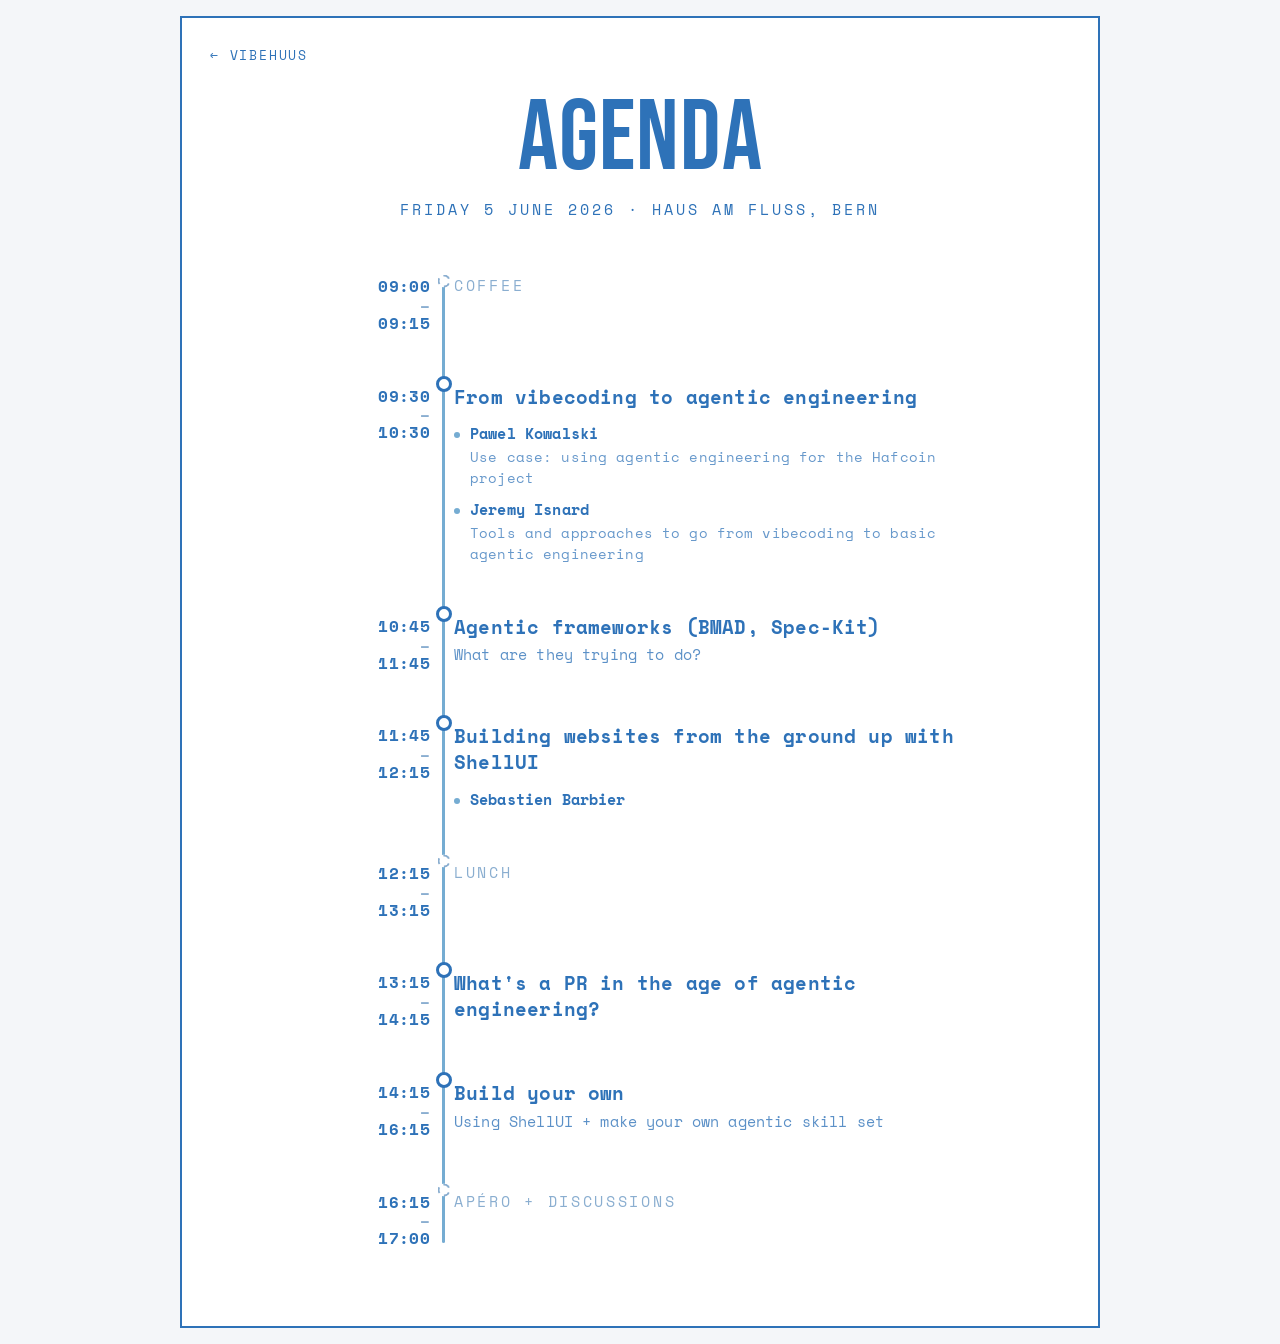
==== 20260605/agenda/index.html @ 840b3a7f "add agenda" ====
<!doctype html>
<html lang="en">
  <head>
    <meta charset="UTF-8" />
    <meta name="viewport" content="width=device-width, initial-scale=1.0" />
    <title>Vibehuus — Agenda · 5 June 2026</title>
    <link rel="icon" type="image/svg+xml" href="../../favicon.svg" />
    <link rel="stylesheet" href="agenda.css?v=1" />
  </head>
  <body>
    <div class="poster">
      <header class="agenda-head">
        <a class="home-link" href="../../">← Vibehuus</a>
        <div class="title">Agenda</div>
        <div class="subtitle">
          Friday 5 June 2026 · Haus am Fluss, Bern
        </div>
      </header>

      <ol class="timeline">
        <!-- 9:00–9:15 -->
        <li class="stop break">
          <div class="dot"></div>
          <div class="when">09:00<span class="sep">–</span>09:15</div>
          <div class="what">
            <div class="title-line">Coffee</div>
          </div>
        </li>

        <!-- 9:30–10:30 -->
        <li class="stop">
          <div class="dot"></div>
          <div class="when">09:30<span class="sep">–</span>10:30</div>
          <div class="what">
            <div class="title-line">From vibecoding to agentic engineering</div>
            <ul class="speakers">
              <li>
                <span class="speaker">Pawel Kowalski</span>
                <span class="speaker-topic">Use case: using agentic engineering for the Hafcoin project</span>
              </li>
              <li>
                <span class="speaker">Jeremy Isnard</span>
                <span class="speaker-topic">Tools and approaches to go from vibecoding to basic agentic engineering</span>
              </li>
            </ul>
          </div>
        </li>

        <!-- 10:45–11:45 -->
        <li class="stop">
          <div class="dot"></div>
          <div class="when">10:45<span class="sep">–</span>11:45</div>
          <div class="what">
            <div class="title-line">Agentic frameworks (BMAD, Spec-Kit)</div>
            <div class="subline">What are they trying to do?</div>
          </div>
        </li>

        <!-- 11:45–12:15 -->
        <li class="stop">
          <div class="dot"></div>
          <div class="when">11:45<span class="sep">–</span>12:15</div>
          <div class="what">
            <div class="title-line">Building websites from the ground up with ShellUI</div>
            <ul class="speakers">
              <li>
                <span class="speaker">Sebastien Barbier</span>
              </li>
            </ul>
          </div>
        </li>

        <!-- 12:15–13:15 lunch gap -->
        <li class="stop break">
          <div class="dot"></div>
          <div class="when">12:15<span class="sep">–</span>13:15</div>
          <div class="what">
            <div class="title-line">Lunch</div>
          </div>
        </li>

        <!-- 13:15–14:15 -->
        <li class="stop">
          <div class="dot"></div>
          <div class="when">13:15<span class="sep">–</span>14:15</div>
          <div class="what">
            <div class="title-line">What's a PR in the age of agentic engineering?</div>
          </div>
        </li>

        <!-- 14:15–16:15 -->
        <li class="stop">
          <div class="dot"></div>
          <div class="when">14:15<span class="sep">–</span>16:15</div>
          <div class="what">
            <div class="title-line">Build your own</div>
            <div class="subline">Using ShellUI + make your own agentic skill set</div>
          </div>
        </li>

        <!-- 16:15–17:00 -->
        <li class="stop break">
          <div class="dot"></div>
          <div class="when">16:15<span class="sep">–</span>17:00</div>
          <div class="what">
            <div class="title-line">Apéro + discussions</div>
          </div>
        </li>
      </ol>
    </div>
  </body>
</html>
---- 20260605/agenda/agenda.css ----
@import url("https://fonts.googleapis.com/css2?family=Bebas+Neue&family=Space+Mono:wght@400;700&display=swap");

* {
  margin: 0;
  padding: 0;
  box-sizing: border-box;
}

:root {
  --blue: #2e72b8;
  --blue-deep: #1f5a99;
  --blue-dim: #8aaed0;
  --river: #75acd2;
  --bg: #ffffff;
  --page: #f4f6f9;
}

html {
  background: var(--page);
}

body {
  background: var(--page);
  font-family: "Space Mono", ui-monospace, monospace;
  color: var(--blue);
  min-height: 100vh;
  padding: 16px;
  display: flex;
  flex-direction: column;
  align-items: center;
}

/* ── POSTER ── */
.poster {
  width: 100%;
  max-width: 920px;
  background: var(--bg);
  border: 2px solid var(--blue);
  position: relative;
  padding: clamp(28px, 5vw, 64px) clamp(20px, 5vw, 72px) clamp(40px, 6vw, 80px);
}

/* ── HEADER ── */
.agenda-head {
  text-align: center;
  margin-bottom: clamp(28px, 5vw, 52px);
}

.home-link {
  position: absolute;
  top: clamp(16px, 2.5vw, 28px);
  left: clamp(16px, 2.5vw, 28px);
  font-size: clamp(11px, 1vw, 13px);
  letter-spacing: 0.14em;
  text-transform: uppercase;
  color: var(--blue);
  text-decoration: none;
  border-bottom: 1px solid transparent;
  transition: border-color 0.15s ease, opacity 0.15s ease;
}
.home-link:hover {
  border-bottom-color: var(--blue);
  opacity: 0.7;
}

.title {
  font-family: "Bebas Neue", Impact, sans-serif;
  font-weight: 400;
  font-size: clamp(52px, 10vw, 100px);
  letter-spacing: 0.01em;
  line-height: 0.9;
  margin-top: clamp(12px, 2vw, 8px);
}

.subtitle {
  font-size: clamp(11px, 1.4vw, 15px);
  letter-spacing: 0.2em;
  text-transform: uppercase;
  margin-top: clamp(8px, 1.2vw, 14px);
  color: var(--blue);
}

/* ── TIMELINE (the river spine) ── */
.timeline {
  list-style: none;
  position: relative;
  max-width: 660px;
  margin: 0 auto;
  /* River spine runs down the left of the time column */
  padding-left: 0;
}

/* The flowing river line */
.timeline::before {
  content: "";
  position: absolute;
  top: 6px;
  bottom: 6px;
  left: var(--spine-x, 132px);
  width: 3px;
  border-radius: 2px;
  background: linear-gradient(
    180deg,
    var(--river) 0%,
    var(--river) 45%,
    var(--blue-dim) 50%,
    var(--river) 55%,
    var(--river) 100%
  );
  background-size: 100% 220%;
  animation: flow 7s linear infinite;
}

@keyframes flow {
  from {
    background-position: 0 0;
  }
  to {
    background-position: 0 -220%;
  }
}

@media (prefers-reduced-motion: reduce) {
  .timeline::before {
    animation: none;
    background: var(--river);
  }
}

/* ── STOP ── */
.stop {
  position: relative;
  display: grid;
  grid-template-columns: 120px 1fr;
  gap: 24px;
  padding: clamp(16px, 2.4vw, 24px) 0;
}
.stop:first-child {
  padding-top: 0;
}
.stop:last-child {
  padding-bottom: 0;
}

/* Dot anchored on the spine, aligned to the time row */
.dot {
  position: absolute;
  left: calc(var(--spine-x, 132px) + 1.5px);
  top: clamp(18px, 2.6vw, 26px);
  width: 16px;
  height: 16px;
  background: var(--bg);
  border: 3px solid var(--blue);
  border-radius: 50%;
  transform: translate(-50%, -50%);
  z-index: 2;
}
.stop:first-child .dot {
  top: 9px;
}

/* Breaks (coffee / lunch / apéro) — lighter, guide-style hollow dot */
.break .dot {
  border-color: var(--blue-dim);
  border-style: dashed;
  width: 13px;
  height: 13px;
  border-width: 2px;
}

/* ── TIME ── */
.when {
  font-weight: 700;
  font-size: clamp(13px, 1.4vw, 16px);
  letter-spacing: 0.02em;
  line-height: 1.3;
  color: var(--blue);
  text-align: right;
  white-space: nowrap;
  padding-top: clamp(2px, 0.6vw, 4px);
}
.when .sep {
  display: block;
  color: var(--blue-dim);
  line-height: 1;
}

/* ── CONTENT ── */
.what {
  padding-top: clamp(1px, 0.4vw, 3px);
}

.title-line {
  font-weight: 700;
  font-size: clamp(15px, 1.7vw, 19px);
  letter-spacing: 0.01em;
  line-height: 1.35;
  color: var(--blue);
}

.break .title-line {
  font-weight: 400;
  text-transform: uppercase;
  letter-spacing: 0.18em;
  font-size: clamp(12px, 1.4vw, 15px);
  color: var(--blue-dim);
}

.subline {
  font-size: clamp(12px, 1.4vw, 15px);
  letter-spacing: 0.01em;
  line-height: 1.45;
  color: var(--blue);
  opacity: 0.78;
  margin-top: 4px;
}

/* Speakers */
.speakers {
  list-style: none;
  margin-top: 12px;
  display: flex;
  flex-direction: column;
  gap: 10px;
}
.speakers li {
  position: relative;
  padding-left: 16px;
  line-height: 1.45;
}
.speakers li::before {
  content: "";
  position: absolute;
  left: 0;
  top: 0.62em;
  width: 6px;
  height: 6px;
  background: var(--river);
  border-radius: 50%;
}
.speaker {
  font-weight: 700;
  font-size: clamp(12px, 1.4vw, 15px);
  letter-spacing: 0.01em;
  color: var(--blue);
}
.speaker-topic {
  display: block;
  font-size: clamp(11px, 1.3vw, 14px);
  letter-spacing: 0.01em;
  color: var(--blue);
  opacity: 0.72;
  margin-top: 2px;
}

/* ── MOBILE ── */
@media (max-width: 600px) {
  body {
    padding: 10px;
  }
  .timeline {
    --spine-x: 18px;
  }
  .stop {
    grid-template-columns: 1fr;
    gap: 4px;
    padding-left: 38px;
  }
  .dot {
    top: 6px;
  }
  .stop:first-child .dot {
    top: 6px;
  }
  .when {
    text-align: left;
    font-size: 13px;
  }
  .when .sep {
    display: inline;
    color: var(--blue-dim);
  }
  .title-line {
    font-size: 16px;
  }
}
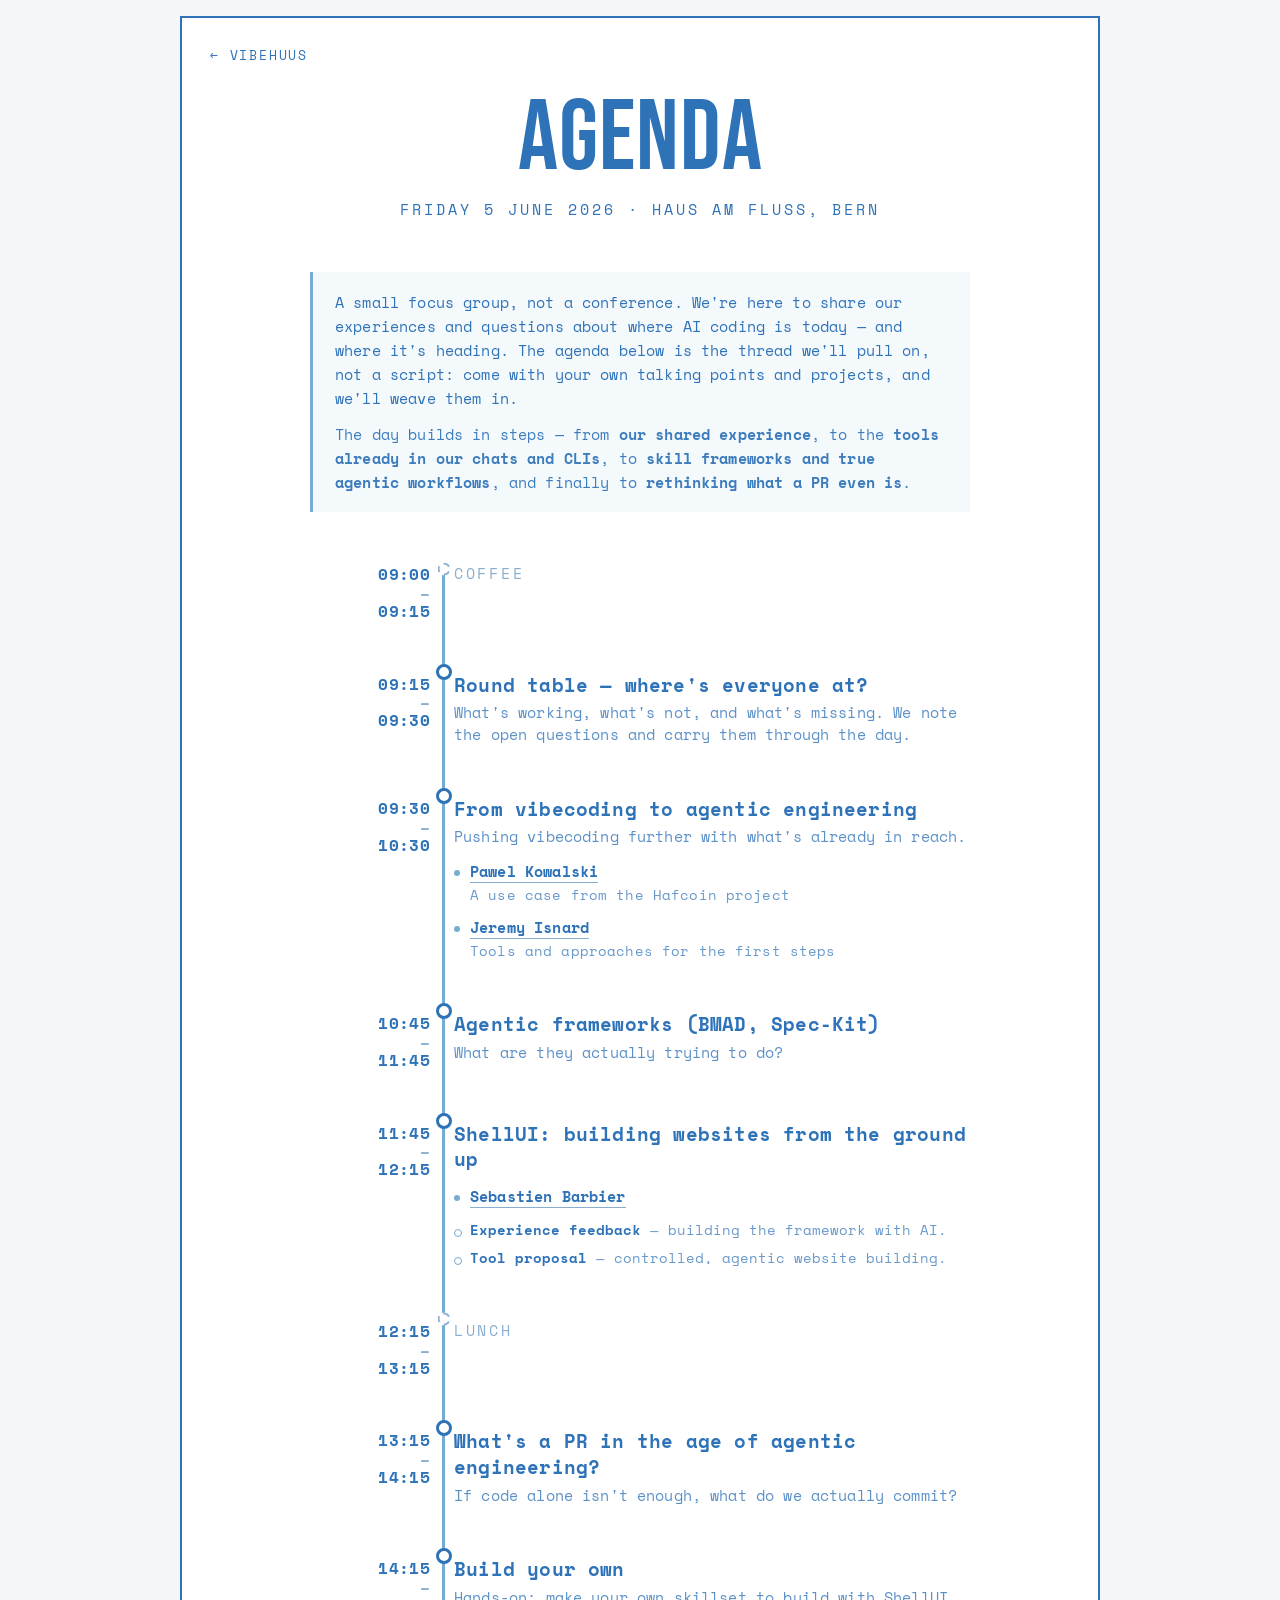
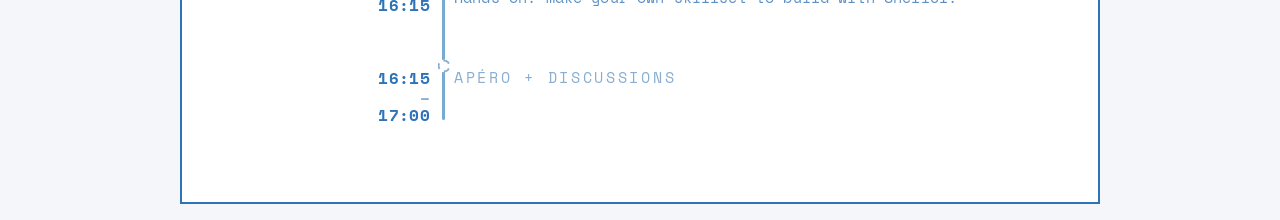
==== commit 90d1226a: "Add focus-group framing and refine the 5 June agenda page Reshape /20260605/agenda to read as a smal" ====
--- a/20260605/agenda/index.html
+++ b/20260605/agenda/index.html
@@ -17,6 +17,22 @@
         </div>
       </header>
 
+      <section class="disclaimer">
+        <p>
+          A small focus group, not a conference. We're here to share our
+          experiences and questions about where AI coding is today — and where
+          it's heading. The agenda below is the thread we'll pull on, not a
+          script: come with your own talking points and projects, and we'll
+          weave them in.
+        </p>
+        <p class="arc">
+          The day builds in steps — from <strong>our shared experience</strong>,
+          to the <strong>tools already in our chats and CLIs</strong>, to
+          <strong>skill frameworks and true agentic workflows</strong>, and
+          finally to <strong>rethinking what a PR even is</strong>.
+        </p>
+      </section>
+
       <ol class="timeline">
         <!-- 9:00–9:15 -->
         <li class="stop break">
@@ -27,20 +43,36 @@
           </div>
         </li>
 
+        <!-- 9:15–9:30 -->
+        <li class="stop">
+          <div class="dot"></div>
+          <div class="when">09:15<span class="sep">–</span>09:30</div>
+          <div class="what">
+            <div class="title-line">Round table — where's everyone at?</div>
+            <div class="subline">
+              What's working, what's not, and what's missing. We note the open
+              questions and carry them through the day.
+            </div>
+          </div>
+        </li>
+
         <!-- 9:30–10:30 -->
         <li class="stop">
           <div class="dot"></div>
           <div class="when">09:30<span class="sep">–</span>10:30</div>
           <div class="what">
             <div class="title-line">From vibecoding to agentic engineering</div>
+            <div class="subline">
+              Pushing vibecoding further with what's already in reach.
+            </div>
             <ul class="speakers">
               <li>
-                <span class="speaker">Pawel Kowalski</span>
-                <span class="speaker-topic">Use case: using agentic engineering for the Hafcoin project</span>
+                <span class="speaker"><a href="https://www.linkedin.com/in/paweloque/" target="_blank" rel="noopener">Pawel Kowalski</a></span>
+                <span class="speaker-topic">A use case from the Hafcoin project</span>
               </li>
               <li>
-                <span class="speaker">Jeremy Isnard</span>
-                <span class="speaker-topic">Tools and approaches to go from vibecoding to basic agentic engineering</span>
+                <span class="speaker"><a href="https://www.linkedin.com/in/isnardjeremy/" target="_blank" rel="noopener">Jeremy Isnard</a></span>
+                <span class="speaker-topic">Tools and approaches for the first steps</span>
               </li>
             </ul>
           </div>
@@ -52,7 +84,7 @@
           <div class="when">10:45<span class="sep">–</span>11:45</div>
           <div class="what">
             <div class="title-line">Agentic frameworks (BMAD, Spec-Kit)</div>
-            <div class="subline">What are they trying to do?</div>
+            <div class="subline">What are they actually trying to do?</div>
           </div>
         </li>
 
@@ -61,10 +93,20 @@
           <div class="dot"></div>
           <div class="when">11:45<span class="sep">–</span>12:15</div>
           <div class="what">
-            <div class="title-line">Building websites from the ground up with ShellUI</div>
+            <div class="title-line">ShellUI: building websites from the ground up</div>
             <ul class="speakers">
               <li>
-                <span class="speaker">Sebastien Barbier</span>
+                <span class="speaker"><a href="https://www.linkedin.com/in/sebbarbier/" target="_blank" rel="noopener">Sebastien Barbier</a></span>
+              </li>
+            </ul>
+            <ul class="points">
+              <li>
+                <span class="point-lead">Experience feedback</span>
+                <span class="point-body">— building the framework with AI.</span>
+              </li>
+              <li>
+                <span class="point-lead">Tool proposal</span>
+                <span class="point-body">— controlled, agentic website building.</span>
               </li>
             </ul>
           </div>
@@ -85,6 +127,7 @@
           <div class="when">13:15<span class="sep">–</span>14:15</div>
           <div class="what">
             <div class="title-line">What's a PR in the age of agentic engineering?</div>
+            <div class="subline">If code alone isn't enough, what do we actually commit?</div>
           </div>
         </li>
 
@@ -94,7 +137,7 @@
           <div class="when">14:15<span class="sep">–</span>16:15</div>
           <div class="what">
             <div class="title-line">Build your own</div>
-            <div class="subline">Using ShellUI + make your own agentic skill set</div>
+            <div class="subline">Hands-on: make your own skillset to build with ShellUI.</div>
           </div>
         </li>
 
--- a/20260605/agenda/agenda.css
+++ b/20260605/agenda/agenda.css
@@ -78,6 +78,31 @@
   text-transform: uppercase;
   margin-top: clamp(8px, 1.2vw, 14px);
   color: var(--blue);
+}
+
+/* ── DISCLAIMER ── */
+.disclaimer {
+  max-width: 660px;
+  margin: 0 auto clamp(28px, 5vw, 48px);
+  border-left: 3px solid var(--river);
+  padding: clamp(14px, 2vw, 18px) clamp(16px, 2.4vw, 22px);
+  background: rgba(117, 172, 210, 0.08);
+}
+.disclaimer p {
+  font-size: clamp(12px, 1.4vw, 15px);
+  line-height: 1.6;
+  letter-spacing: 0.01em;
+  color: var(--blue);
+}
+.disclaimer p + p {
+  margin-top: 12px;
+}
+.disclaimer .arc {
+  color: var(--blue);
+  opacity: 0.92;
+}
+.disclaimer strong {
+  font-weight: 700;
 }
 
 /* ── TIMELINE (the river spine) ── */
@@ -244,6 +269,16 @@
   letter-spacing: 0.01em;
   color: var(--blue);
 }
+.speaker a {
+  color: var(--blue);
+  text-decoration: none;
+  border-bottom: 1px solid var(--blue-dim);
+  transition: border-color 0.15s ease, opacity 0.15s ease;
+}
+.speaker a:hover {
+  border-bottom-color: var(--blue);
+  opacity: 0.7;
+}
 .speaker-topic {
   display: block;
   font-size: clamp(11px, 1.3vw, 14px);
@@ -251,6 +286,38 @@
   color: var(--blue);
   opacity: 0.72;
   margin-top: 2px;
+}
+
+/* Two-fold points (e.g. ShellUI: experience + tool) */
+.points {
+  list-style: none;
+  margin-top: 12px;
+  display: flex;
+  flex-direction: column;
+  gap: 8px;
+}
+.points li {
+  position: relative;
+  padding-left: 16px;
+  font-size: clamp(11px, 1.3vw, 14px);
+  line-height: 1.45;
+  color: var(--blue);
+}
+.points li::before {
+  content: "";
+  position: absolute;
+  left: 0;
+  top: 0.62em;
+  width: 6px;
+  height: 6px;
+  border: 1.5px solid var(--river);
+  border-radius: 50%;
+}
+.point-lead {
+  font-weight: 700;
+}
+.point-body {
+  opacity: 0.72;
 }
 
 /* ── MOBILE ── */
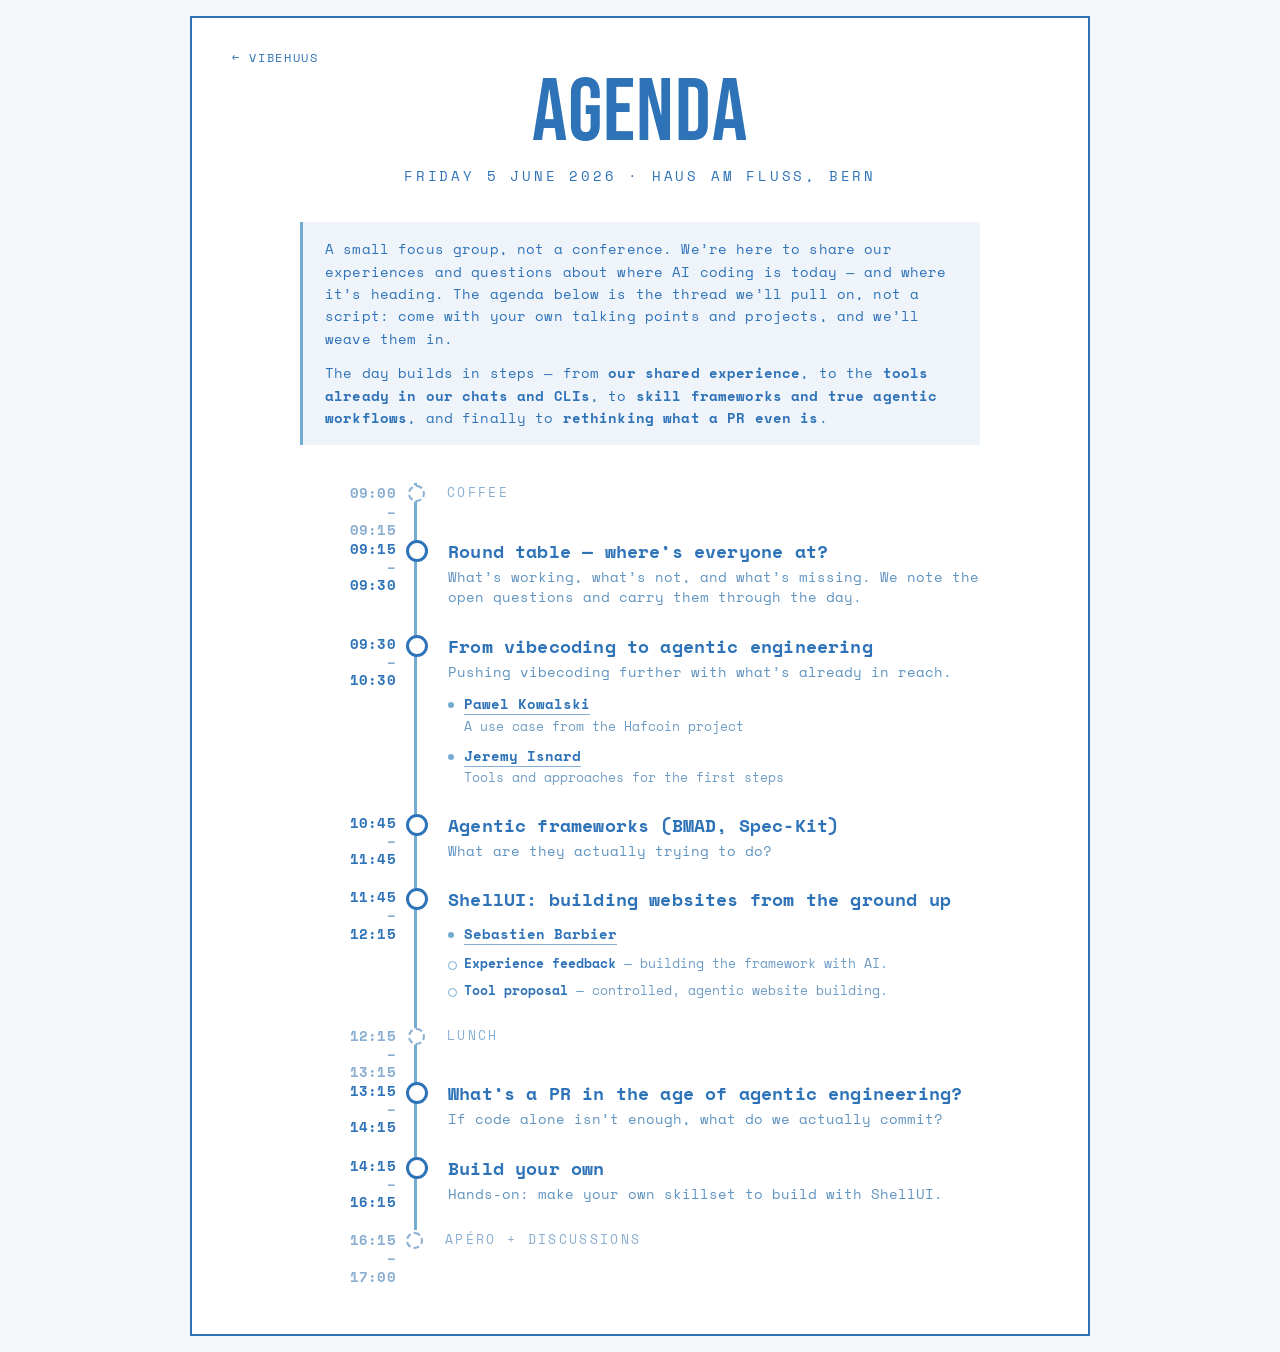
==== commit 53557a60: "Make the agenda page email-proof and add the agenda sender The agenda page doubles as the source for" ====
--- a/20260605/agenda/index.html
+++ b/20260605/agenda/index.html
@@ -3,153 +3,452 @@
   <head>
     <meta charset="UTF-8" />
     <meta name="viewport" content="width=device-width, initial-scale=1.0" />
+    <meta http-equiv="X-UA-Compatible" content="IE=edge" />
+    <meta name="color-scheme" content="light only" />
+    <meta name="supported-color-schemes" content="light" />
     <title>Vibehuus — Agenda · 5 June 2026</title>
     <link rel="icon" type="image/svg+xml" href="../../favicon.svg" />
-    <link rel="stylesheet" href="agenda.css?v=1" />
+    <link rel="preconnect" href="https://fonts.googleapis.com" />
+    <link rel="preconnect" href="https://fonts.gstatic.com" crossorigin />
+    <link
+      href="https://fonts.googleapis.com/css2?family=Bebas+Neue&family=Space+Mono:wght@400;700&display=swap"
+      rel="stylesheet"
+    />
+    <!--
+      This page is the SOURCE for the agenda email (fetched + inlined by
+      send-agenda.js). It is built email-bulletproof: table layout, inline
+      styles, real elements (no CSS grid, no ::before, no external CSS).
+
+      The river spine is a `border-left` on every content cell — a border
+      always spans the full cell height, and contiguous rows make one
+      unbroken line no matter how tall a row's content is (no fragile
+      height:100% tricks). Each dot straddles that border via a negative
+      margin; clients that ignore negative margins (e.g. Outlook desktop)
+      still get the continuous line, just with the dot a hair inboard.
+
+      The <style> block below is progressive enhancement ONLY — web font,
+      link hover, and the mobile breakpoint. Strip it and the inline styles
+      still render the full design.
+    -->
+    <style>
+      body {
+        margin: 0;
+        padding: 0;
+        background: #f4f6f9;
+      }
+      img {
+        border: 0;
+        outline: none;
+        text-decoration: none;
+      }
+      a:hover {
+        opacity: 0.75;
+      }
+      @media only screen and (max-width: 620px) {
+        .poster {
+          width: 100% !important;
+        }
+        .pad-x {
+          padding-left: 18px !important;
+          padding-right: 18px !important;
+        }
+        .title-img {
+          font-size: 64px !important;
+        }
+      }
+    </style>
   </head>
-  <body>
-    <div class="poster">
-      <header class="agenda-head">
-        <a class="home-link" href="../../">← Vibehuus</a>
-        <div class="title">Agenda</div>
-        <div class="subtitle">
-          Friday 5 June 2026 · Haus am Fluss, Bern
-        </div>
-      </header>
-
-      <section class="disclaimer">
-        <p>
-          A small focus group, not a conference. We're here to share our
-          experiences and questions about where AI coding is today — and where
-          it's heading. The agenda below is the thread we'll pull on, not a
-          script: come with your own talking points and projects, and we'll
-          weave them in.
-        </p>
-        <p class="arc">
-          The day builds in steps — from <strong>our shared experience</strong>,
-          to the <strong>tools already in our chats and CLIs</strong>, to
-          <strong>skill frameworks and true agentic workflows</strong>, and
-          finally to <strong>rethinking what a PR even is</strong>.
-        </p>
-      </section>
-
-      <ol class="timeline">
-        <!-- 9:00–9:15 -->
-        <li class="stop break">
-          <div class="dot"></div>
-          <div class="when">09:00<span class="sep">–</span>09:15</div>
-          <div class="what">
-            <div class="title-line">Coffee</div>
-          </div>
-        </li>
-
-        <!-- 9:15–9:30 -->
-        <li class="stop">
-          <div class="dot"></div>
-          <div class="when">09:15<span class="sep">–</span>09:30</div>
-          <div class="what">
-            <div class="title-line">Round table — where's everyone at?</div>
-            <div class="subline">
-              What's working, what's not, and what's missing. We note the open
-              questions and carry them through the day.
-            </div>
-          </div>
-        </li>
-
-        <!-- 9:30–10:30 -->
-        <li class="stop">
-          <div class="dot"></div>
-          <div class="when">09:30<span class="sep">–</span>10:30</div>
-          <div class="what">
-            <div class="title-line">From vibecoding to agentic engineering</div>
-            <div class="subline">
-              Pushing vibecoding further with what's already in reach.
-            </div>
-            <ul class="speakers">
-              <li>
-                <span class="speaker"><a href="https://www.linkedin.com/in/paweloque/" target="_blank" rel="noopener">Pawel Kowalski</a></span>
-                <span class="speaker-topic">A use case from the Hafcoin project</span>
-              </li>
-              <li>
-                <span class="speaker"><a href="https://www.linkedin.com/in/isnardjeremy/" target="_blank" rel="noopener">Jeremy Isnard</a></span>
-                <span class="speaker-topic">Tools and approaches for the first steps</span>
-              </li>
-            </ul>
-          </div>
-        </li>
-
-        <!-- 10:45–11:45 -->
-        <li class="stop">
-          <div class="dot"></div>
-          <div class="when">10:45<span class="sep">–</span>11:45</div>
-          <div class="what">
-            <div class="title-line">Agentic frameworks (BMAD, Spec-Kit)</div>
-            <div class="subline">What are they actually trying to do?</div>
-          </div>
-        </li>
-
-        <!-- 11:45–12:15 -->
-        <li class="stop">
-          <div class="dot"></div>
-          <div class="when">11:45<span class="sep">–</span>12:15</div>
-          <div class="what">
-            <div class="title-line">ShellUI: building websites from the ground up</div>
-            <ul class="speakers">
-              <li>
-                <span class="speaker"><a href="https://www.linkedin.com/in/sebbarbier/" target="_blank" rel="noopener">Sebastien Barbier</a></span>
-              </li>
-            </ul>
-            <ul class="points">
-              <li>
-                <span class="point-lead">Experience feedback</span>
-                <span class="point-body">— building the framework with AI.</span>
-              </li>
-              <li>
-                <span class="point-lead">Tool proposal</span>
-                <span class="point-body">— controlled, agentic website building.</span>
-              </li>
-            </ul>
-          </div>
-        </li>
-
-        <!-- 12:15–13:15 lunch gap -->
-        <li class="stop break">
-          <div class="dot"></div>
-          <div class="when">12:15<span class="sep">–</span>13:15</div>
-          <div class="what">
-            <div class="title-line">Lunch</div>
-          </div>
-        </li>
-
-        <!-- 13:15–14:15 -->
-        <li class="stop">
-          <div class="dot"></div>
-          <div class="when">13:15<span class="sep">–</span>14:15</div>
-          <div class="what">
-            <div class="title-line">What's a PR in the age of agentic engineering?</div>
-            <div class="subline">If code alone isn't enough, what do we actually commit?</div>
-          </div>
-        </li>
-
-        <!-- 14:15–16:15 -->
-        <li class="stop">
-          <div class="dot"></div>
-          <div class="when">14:15<span class="sep">–</span>16:15</div>
-          <div class="what">
-            <div class="title-line">Build your own</div>
-            <div class="subline">Hands-on: make your own skillset to build with ShellUI.</div>
-          </div>
-        </li>
-
-        <!-- 16:15–17:00 -->
-        <li class="stop break">
-          <div class="dot"></div>
-          <div class="when">16:15<span class="sep">–</span>17:00</div>
-          <div class="what">
-            <div class="title-line">Apéro + discussions</div>
-          </div>
-        </li>
-      </ol>
-    </div>
+  <body style="margin: 0; padding: 0; background: #f4f6f9; color: #2e72b8">
+    <table
+      role="presentation"
+      width="100%"
+      cellpadding="0"
+      cellspacing="0"
+      border="0"
+      style="background: #f4f6f9"
+    >
+      <tr>
+        <td align="center" style="padding: 16px">
+          <!-- POSTER -->
+          <table
+            role="presentation"
+            class="poster"
+            width="900"
+            cellpadding="0"
+            cellspacing="0"
+            border="0"
+            style="
+              width: 900px;
+              max-width: 900px;
+              background: #ffffff;
+              border: 2px solid #2e72b8;
+            "
+          >
+            <!-- Home link -->
+            <tr>
+              <td
+                class="pad-x"
+                style="
+                  padding: 26px 40px 0 40px;
+                  font-family: 'Space Mono', ui-monospace, monospace;
+                "
+              >
+                <a
+                  href="../../"
+                  style="
+                    font-size: 12px;
+                    letter-spacing: 0.14em;
+                    text-transform: uppercase;
+                    color: #2e72b8;
+                    text-decoration: none;
+                  "
+                  >&larr; Vibehuus</a
+                >
+              </td>
+            </tr>
+
+            <!-- Title -->
+            <tr>
+              <td align="center" class="pad-x" style="padding: 6px 40px 0 40px">
+                <div
+                  class="title-img"
+                  style="
+                    font-family: 'Bebas Neue', Impact, sans-serif;
+                    font-size: 88px;
+                    line-height: 0.9;
+                    letter-spacing: 0.01em;
+                    color: #2e72b8;
+                  "
+                >
+                  Agenda
+                </div>
+              </td>
+            </tr>
+
+            <!-- Subtitle -->
+            <tr>
+              <td align="center" class="pad-x" style="padding: 12px 40px 0 40px">
+                <div
+                  style="
+                    font-family: 'Space Mono', ui-monospace, monospace;
+                    font-size: 14px;
+                    letter-spacing: 0.2em;
+                    text-transform: uppercase;
+                    color: #2e72b8;
+                    line-height: 1.5;
+                  "
+                >
+                  Friday 5 June 2026 &middot; Haus am Fluss, Bern
+                </div>
+              </td>
+            </tr>
+
+            <!-- Disclaimer -->
+            <tr>
+              <td class="pad-x" style="padding: 36px 40px 8px 40px">
+                <table
+                  role="presentation"
+                  align="center"
+                  width="680"
+                  cellpadding="0"
+                  cellspacing="0"
+                  border="0"
+                  style="width: 680px; max-width: 100%"
+                >
+                  <tr>
+                    <td
+                      style="
+                        background: #eef4fa;
+                        border-left: 3px solid #75acd2;
+                        padding: 16px 22px;
+                        font-family: 'Space Mono', ui-monospace, monospace;
+                      "
+                    >
+                      <div
+                        style="
+                          font-size: 14px;
+                          line-height: 1.6;
+                          letter-spacing: 0.01em;
+                          color: #2e72b8;
+                        "
+                      >
+                        A small focus group, not a conference. We&rsquo;re here
+                        to share our experiences and questions about where AI
+                        coding is today &mdash; and where it&rsquo;s heading. The
+                        agenda below is the thread we&rsquo;ll pull on, not a
+                        script: come with your own talking points and projects,
+                        and we&rsquo;ll weave them in.
+                      </div>
+                      <div
+                        style="
+                          font-size: 14px;
+                          line-height: 1.6;
+                          letter-spacing: 0.01em;
+                          color: #2e72b8;
+                          margin-top: 12px;
+                        "
+                      >
+                        The day builds in steps &mdash; from
+                        <strong>our shared experience</strong>, to the
+                        <strong>tools already in our chats and CLIs</strong>, to
+                        <strong>skill frameworks and true agentic workflows</strong>,
+                        and finally to
+                        <strong>rethinking what a PR even is</strong>.
+                      </div>
+                    </td>
+                  </tr>
+                </table>
+              </td>
+            </tr>
+
+            <!-- ── TIMELINE ── -->
+            <tr>
+              <td class="pad-x" style="padding: 30px 40px 48px 40px">
+                <table
+                  role="presentation"
+                  align="center"
+                  width="680"
+                  cellpadding="0"
+                  cellspacing="0"
+                  border="0"
+                  style="
+                    width: 680px;
+                    max-width: 100%;
+                    font-family: 'Space Mono', ui-monospace, monospace;
+                  "
+                >
+                  <!-- 09:00–09:15 Coffee (break) -->
+                  <tr>
+                    <td width="96" valign="top" align="right" style="width: 96px; padding: 1px 18px 0 0">
+                      <div style="font-size: 14px; font-weight: 700; letter-spacing: 0.02em; line-height: 1.3; color: #8aaed0">09:00<br /><span style="color: #8aaed0">&ndash;</span><br />09:15</div>
+                    </td>
+                    <td valign="top" style="border-left: 3px solid #75acd2; padding: 0 0 26px 0">
+                      <table role="presentation" width="100%" cellpadding="0" cellspacing="0" border="0">
+                        <tr>
+                          <td width="1" valign="top" style="width: 1px; padding: 0; font-size: 0; line-height: 0">
+                            <div style="width: 13px; height: 13px; background: #ffffff; border: 2px dashed #8aaed0; border-radius: 50%; margin: 2px 0 0 -9px; font-size: 0; line-height: 0">&nbsp;</div>
+                          </td>
+                          <td valign="top" style="padding: 0 0 0 22px">
+                            <div style="font-size: 13px; font-weight: 400; text-transform: uppercase; letter-spacing: 0.18em; line-height: 1.4; color: #8aaed0">Coffee</div>
+                          </td>
+                        </tr>
+                      </table>
+                    </td>
+                  </tr>
+
+                  <!-- 09:15–09:30 Round table -->
+                  <tr>
+                    <td width="96" valign="top" align="right" style="width: 96px; padding: 1px 18px 0 0">
+                      <div style="font-size: 14px; font-weight: 700; letter-spacing: 0.02em; line-height: 1.3; color: #2e72b8">09:15<br /><span style="color: #8aaed0">&ndash;</span><br />09:30</div>
+                    </td>
+                    <td valign="top" style="border-left: 3px solid #75acd2; padding: 0 0 26px 0">
+                      <table role="presentation" width="100%" cellpadding="0" cellspacing="0" border="0">
+                        <tr>
+                          <td width="1" valign="top" style="width: 1px; padding: 0; font-size: 0; line-height: 0">
+                            <div style="width: 16px; height: 16px; background: #ffffff; border: 3px solid #2e72b8; border-radius: 50%; margin: 1px 0 0 -11px; font-size: 0; line-height: 0">&nbsp;</div>
+                          </td>
+                          <td valign="top" style="padding: 0 0 0 20px">
+                            <div style="font-size: 18px; font-weight: 700; letter-spacing: 0.01em; line-height: 1.35; color: #2e72b8">Round table &mdash; where&rsquo;s everyone at?</div>
+                            <div style="font-size: 14px; line-height: 1.45; color: #5f93c0; margin-top: 4px">What&rsquo;s working, what&rsquo;s not, and what&rsquo;s missing. We note the open questions and carry them through the day.</div>
+                          </td>
+                        </tr>
+                      </table>
+                    </td>
+                  </tr>
+
+                  <!-- 09:30–10:30 From vibecoding to agentic engineering -->
+                  <tr>
+                    <td width="96" valign="top" align="right" style="width: 96px; padding: 1px 18px 0 0">
+                      <div style="font-size: 14px; font-weight: 700; letter-spacing: 0.02em; line-height: 1.3; color: #2e72b8">09:30<br /><span style="color: #8aaed0">&ndash;</span><br />10:30</div>
+                    </td>
+                    <td valign="top" style="border-left: 3px solid #75acd2; padding: 0 0 26px 0">
+                      <table role="presentation" width="100%" cellpadding="0" cellspacing="0" border="0">
+                        <tr>
+                          <td width="1" valign="top" style="width: 1px; padding: 0; font-size: 0; line-height: 0">
+                            <div style="width: 16px; height: 16px; background: #ffffff; border: 3px solid #2e72b8; border-radius: 50%; margin: 1px 0 0 -11px; font-size: 0; line-height: 0">&nbsp;</div>
+                          </td>
+                          <td valign="top" style="padding: 0 0 0 20px">
+                            <div style="font-size: 18px; font-weight: 700; letter-spacing: 0.01em; line-height: 1.35; color: #2e72b8">From vibecoding to agentic engineering</div>
+                            <div style="font-size: 14px; line-height: 1.45; color: #5f93c0; margin-top: 4px">Pushing vibecoding further with what&rsquo;s already in reach.</div>
+                            <!-- speakers -->
+                            <table role="presentation" cellpadding="0" cellspacing="0" border="0" style="margin-top: 12px">
+                              <tr>
+                                <td width="16" valign="top" style="width: 16px; padding: 0">
+                                  <div style="width: 6px; height: 6px; background: #75acd2; border-radius: 50%; margin-top: 8px; font-size: 0; line-height: 0">&nbsp;</div>
+                                </td>
+                                <td valign="top" style="padding: 0 0 10px 0">
+                                  <div style="font-size: 14px; font-weight: 700; line-height: 1.45; color: #2e72b8"><a href="https://www.linkedin.com/in/paweloque/" target="_blank" style="color: #2e72b8; text-decoration: none; border-bottom: 1px solid #8aaed0">Pawel Kowalski</a></div>
+                                  <div style="font-size: 13px; line-height: 1.45; color: #6f9cc4; margin-top: 2px">A use case from the Hafcoin project</div>
+                                </td>
+                              </tr>
+                              <tr>
+                                <td width="16" valign="top" style="width: 16px; padding: 0">
+                                  <div style="width: 6px; height: 6px; background: #75acd2; border-radius: 50%; margin-top: 8px; font-size: 0; line-height: 0">&nbsp;</div>
+                                </td>
+                                <td valign="top" style="padding: 0">
+                                  <div style="font-size: 14px; font-weight: 700; line-height: 1.45; color: #2e72b8"><a href="https://www.linkedin.com/in/isnardjeremy/" target="_blank" style="color: #2e72b8; text-decoration: none; border-bottom: 1px solid #8aaed0">Jeremy Isnard</a></div>
+                                  <div style="font-size: 13px; line-height: 1.45; color: #6f9cc4; margin-top: 2px">Tools and approaches for the first steps</div>
+                                </td>
+                              </tr>
+                            </table>
+                          </td>
+                        </tr>
+                      </table>
+                    </td>
+                  </tr>
+
+                  <!-- 10:45–11:45 Agentic frameworks -->
+                  <tr>
+                    <td width="96" valign="top" align="right" style="width: 96px; padding: 1px 18px 0 0">
+                      <div style="font-size: 14px; font-weight: 700; letter-spacing: 0.02em; line-height: 1.3; color: #2e72b8">10:45<br /><span style="color: #8aaed0">&ndash;</span><br />11:45</div>
+                    </td>
+                    <td valign="top" style="border-left: 3px solid #75acd2; padding: 0 0 26px 0">
+                      <table role="presentation" width="100%" cellpadding="0" cellspacing="0" border="0">
+                        <tr>
+                          <td width="1" valign="top" style="width: 1px; padding: 0; font-size: 0; line-height: 0">
+                            <div style="width: 16px; height: 16px; background: #ffffff; border: 3px solid #2e72b8; border-radius: 50%; margin: 1px 0 0 -11px; font-size: 0; line-height: 0">&nbsp;</div>
+                          </td>
+                          <td valign="top" style="padding: 0 0 0 20px">
+                            <div style="font-size: 18px; font-weight: 700; letter-spacing: 0.01em; line-height: 1.35; color: #2e72b8">Agentic frameworks (BMAD, Spec-Kit)</div>
+                            <div style="font-size: 14px; line-height: 1.45; color: #5f93c0; margin-top: 4px">What are they actually trying to do?</div>
+                          </td>
+                        </tr>
+                      </table>
+                    </td>
+                  </tr>
+
+                  <!-- 11:45–12:15 ShellUI -->
+                  <tr>
+                    <td width="96" valign="top" align="right" style="width: 96px; padding: 1px 18px 0 0">
+                      <div style="font-size: 14px; font-weight: 700; letter-spacing: 0.02em; line-height: 1.3; color: #2e72b8">11:45<br /><span style="color: #8aaed0">&ndash;</span><br />12:15</div>
+                    </td>
+                    <td valign="top" style="border-left: 3px solid #75acd2; padding: 0 0 26px 0">
+                      <table role="presentation" width="100%" cellpadding="0" cellspacing="0" border="0">
+                        <tr>
+                          <td width="1" valign="top" style="width: 1px; padding: 0; font-size: 0; line-height: 0">
+                            <div style="width: 16px; height: 16px; background: #ffffff; border: 3px solid #2e72b8; border-radius: 50%; margin: 1px 0 0 -11px; font-size: 0; line-height: 0">&nbsp;</div>
+                          </td>
+                          <td valign="top" style="padding: 0 0 0 20px">
+                            <div style="font-size: 18px; font-weight: 700; letter-spacing: 0.01em; line-height: 1.35; color: #2e72b8">ShellUI: building websites from the ground up</div>
+                            <!-- speaker -->
+                            <table role="presentation" cellpadding="0" cellspacing="0" border="0" style="margin-top: 12px">
+                              <tr>
+                                <td width="16" valign="top" style="width: 16px; padding: 0">
+                                  <div style="width: 6px; height: 6px; background: #75acd2; border-radius: 50%; margin-top: 8px; font-size: 0; line-height: 0">&nbsp;</div>
+                                </td>
+                                <td valign="top" style="padding: 0">
+                                  <div style="font-size: 14px; font-weight: 700; line-height: 1.45; color: #2e72b8"><a href="https://www.linkedin.com/in/sebbarbier/" target="_blank" style="color: #2e72b8; text-decoration: none; border-bottom: 1px solid #8aaed0">Sebastien Barbier</a></div>
+                                </td>
+                              </tr>
+                            </table>
+                            <!-- two-fold points -->
+                            <table role="presentation" cellpadding="0" cellspacing="0" border="0" style="margin-top: 10px">
+                              <tr>
+                                <td width="16" valign="top" style="width: 16px; padding: 0">
+                                  <div style="width: 7px; height: 7px; border: 1.5px solid #75acd2; border-radius: 50%; margin-top: 7px; font-size: 0; line-height: 0">&nbsp;</div>
+                                </td>
+                                <td valign="top" style="padding: 0 0 8px 0">
+                                  <div style="font-size: 13px; line-height: 1.45; color: #2e72b8"><span style="font-weight: 700">Experience feedback</span> <span style="color: #6f9cc4">&mdash; building the framework with AI.</span></div>
+                                </td>
+                              </tr>
+                              <tr>
+                                <td width="16" valign="top" style="width: 16px; padding: 0">
+                                  <div style="width: 7px; height: 7px; border: 1.5px solid #75acd2; border-radius: 50%; margin-top: 7px; font-size: 0; line-height: 0">&nbsp;</div>
+                                </td>
+                                <td valign="top" style="padding: 0">
+                                  <div style="font-size: 13px; line-height: 1.45; color: #2e72b8"><span style="font-weight: 700">Tool proposal</span> <span style="color: #6f9cc4">&mdash; controlled, agentic website building.</span></div>
+                                </td>
+                              </tr>
+                            </table>
+                          </td>
+                        </tr>
+                      </table>
+                    </td>
+                  </tr>
+
+                  <!-- 12:15–13:15 Lunch (break) -->
+                  <tr>
+                    <td width="96" valign="top" align="right" style="width: 96px; padding: 1px 18px 0 0">
+                      <div style="font-size: 14px; font-weight: 700; letter-spacing: 0.02em; line-height: 1.3; color: #8aaed0">12:15<br /><span style="color: #8aaed0">&ndash;</span><br />13:15</div>
+                    </td>
+                    <td valign="top" style="border-left: 3px solid #75acd2; padding: 0 0 26px 0">
+                      <table role="presentation" width="100%" cellpadding="0" cellspacing="0" border="0">
+                        <tr>
+                          <td width="1" valign="top" style="width: 1px; padding: 0; font-size: 0; line-height: 0">
+                            <div style="width: 13px; height: 13px; background: #ffffff; border: 2px dashed #8aaed0; border-radius: 50%; margin: 2px 0 0 -9px; font-size: 0; line-height: 0">&nbsp;</div>
+                          </td>
+                          <td valign="top" style="padding: 0 0 0 22px">
+                            <div style="font-size: 13px; font-weight: 400; text-transform: uppercase; letter-spacing: 0.18em; line-height: 1.4; color: #8aaed0">Lunch</div>
+                          </td>
+                        </tr>
+                      </table>
+                    </td>
+                  </tr>
+
+                  <!-- 13:15–14:15 What's a PR -->
+                  <tr>
+                    <td width="96" valign="top" align="right" style="width: 96px; padding: 1px 18px 0 0">
+                      <div style="font-size: 14px; font-weight: 700; letter-spacing: 0.02em; line-height: 1.3; color: #2e72b8">13:15<br /><span style="color: #8aaed0">&ndash;</span><br />14:15</div>
+                    </td>
+                    <td valign="top" style="border-left: 3px solid #75acd2; padding: 0 0 26px 0">
+                      <table role="presentation" width="100%" cellpadding="0" cellspacing="0" border="0">
+                        <tr>
+                          <td width="1" valign="top" style="width: 1px; padding: 0; font-size: 0; line-height: 0">
+                            <div style="width: 16px; height: 16px; background: #ffffff; border: 3px solid #2e72b8; border-radius: 50%; margin: 1px 0 0 -11px; font-size: 0; line-height: 0">&nbsp;</div>
+                          </td>
+                          <td valign="top" style="padding: 0 0 0 20px">
+                            <div style="font-size: 18px; font-weight: 700; letter-spacing: 0.01em; line-height: 1.35; color: #2e72b8">What&rsquo;s a PR in the age of agentic engineering?</div>
+                            <div style="font-size: 14px; line-height: 1.45; color: #5f93c0; margin-top: 4px">If code alone isn&rsquo;t enough, what do we actually commit?</div>
+                          </td>
+                        </tr>
+                      </table>
+                    </td>
+                  </tr>
+
+                  <!-- 14:15–16:15 Build your own -->
+                  <tr>
+                    <td width="96" valign="top" align="right" style="width: 96px; padding: 1px 18px 0 0">
+                      <div style="font-size: 14px; font-weight: 700; letter-spacing: 0.02em; line-height: 1.3; color: #2e72b8">14:15<br /><span style="color: #8aaed0">&ndash;</span><br />16:15</div>
+                    </td>
+                    <td valign="top" style="border-left: 3px solid #75acd2; padding: 0 0 26px 0">
+                      <table role="presentation" width="100%" cellpadding="0" cellspacing="0" border="0">
+                        <tr>
+                          <td width="1" valign="top" style="width: 1px; padding: 0; font-size: 0; line-height: 0">
+                            <div style="width: 16px; height: 16px; background: #ffffff; border: 3px solid #2e72b8; border-radius: 50%; margin: 1px 0 0 -11px; font-size: 0; line-height: 0">&nbsp;</div>
+                          </td>
+                          <td valign="top" style="padding: 0 0 0 20px">
+                            <div style="font-size: 18px; font-weight: 700; letter-spacing: 0.01em; line-height: 1.35; color: #2e72b8">Build your own</div>
+                            <div style="font-size: 14px; line-height: 1.45; color: #5f93c0; margin-top: 4px">Hands-on: make your own skillset to build with ShellUI.</div>
+                          </td>
+                        </tr>
+                      </table>
+                    </td>
+                  </tr>
+
+                  <!-- 16:15–17:00 Apéro (break, last — line stops at the dot) -->
+                  <tr>
+                    <td width="96" valign="top" align="right" style="width: 96px; padding: 1px 18px 0 0">
+                      <div style="font-size: 14px; font-weight: 700; letter-spacing: 0.02em; line-height: 1.3; color: #8aaed0">16:15<br /><span style="color: #8aaed0">&ndash;</span><br />17:00</div>
+                    </td>
+                    <td valign="top" style="padding: 0">
+                      <table role="presentation" width="100%" cellpadding="0" cellspacing="0" border="0">
+                        <tr>
+                          <td width="1" valign="top" style="width: 1px; padding: 0; font-size: 0; line-height: 0">
+                            <div style="width: 13px; height: 13px; background: #ffffff; border: 2px dashed #8aaed0; border-radius: 50%; margin: 2px 0 0 -8px; font-size: 0; line-height: 0">&nbsp;</div>
+                          </td>
+                          <td valign="top" style="padding: 0 0 0 22px">
+                            <div style="font-size: 13px; font-weight: 400; text-transform: uppercase; letter-spacing: 0.18em; line-height: 1.4; color: #8aaed0">Apéro + discussions</div>
+                          </td>
+                        </tr>
+                      </table>
+                    </td>
+                  </tr>
+                </table>
+              </td>
+            </tr>
+          </table>
+        </td>
+      </tr>
+    </table>
   </body>
 </html>
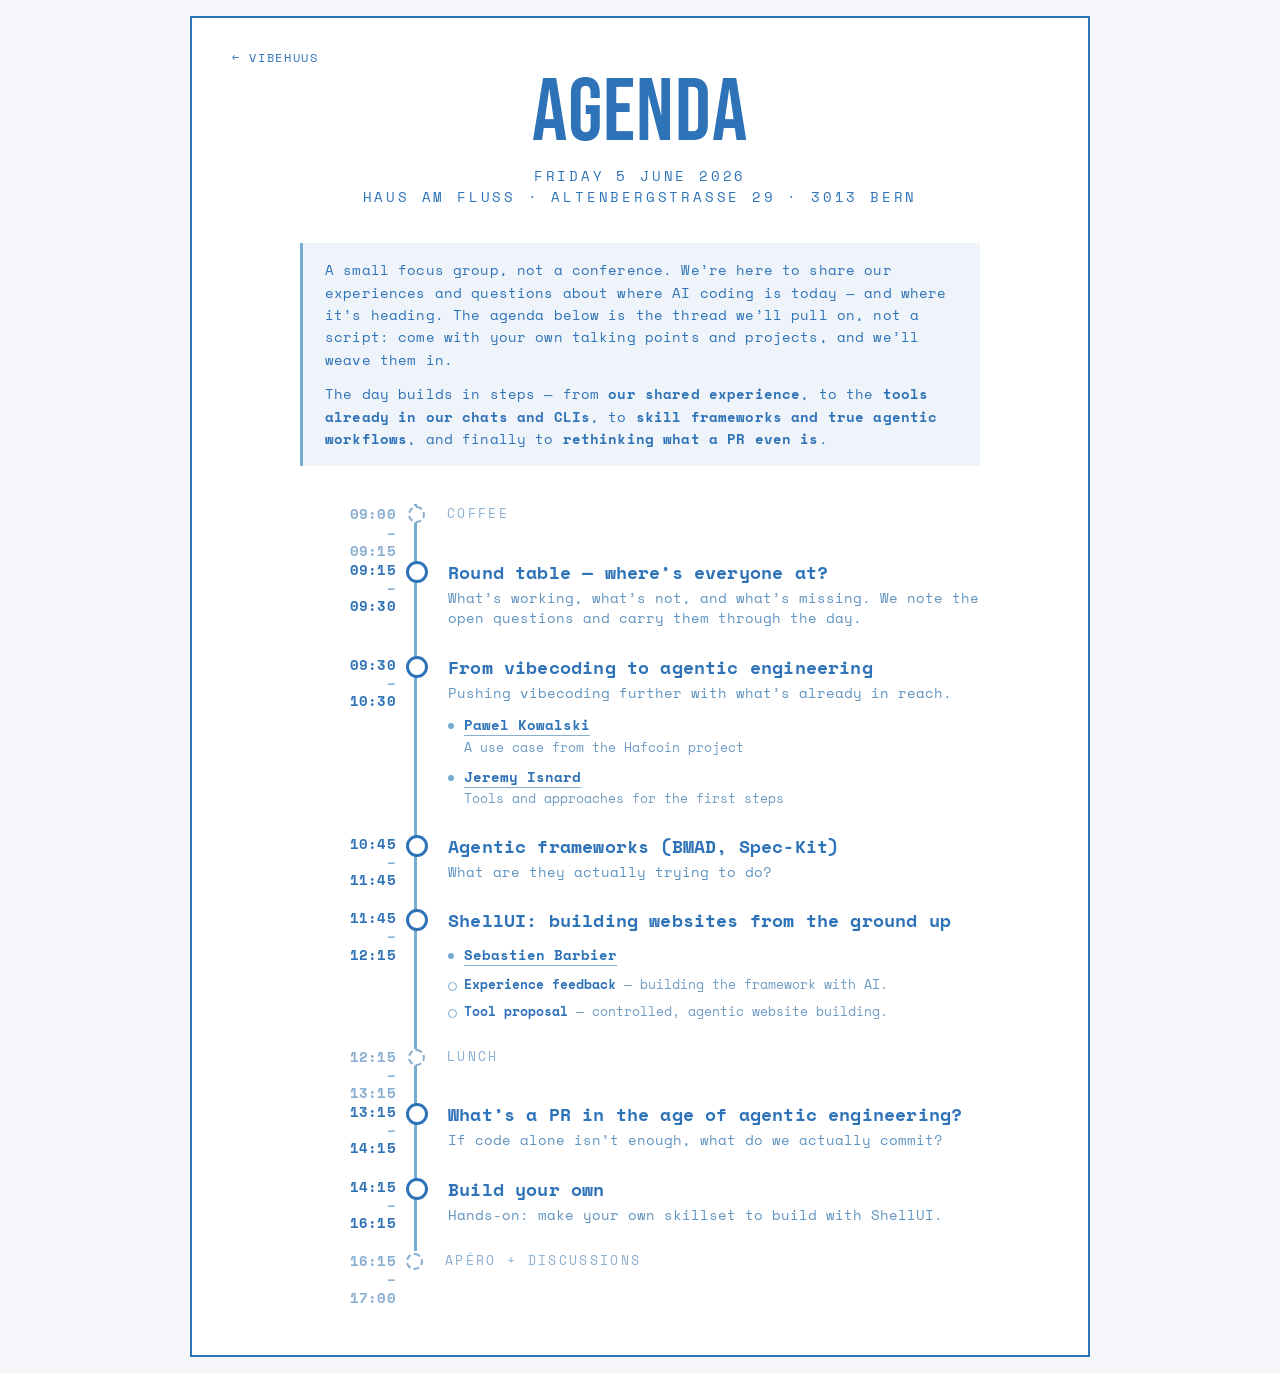
==== commit 9164a39a: "Add the full venue address to the agenda page Subtitle now shows the street address under the date: " ====
--- a/20260605/agenda/index.html
+++ b/20260605/agenda/index.html
@@ -138,7 +138,7 @@
                     line-height: 1.5;
                   "
                 >
-                  Friday 5 June 2026 &middot; Haus am Fluss, Bern
+                  Friday 5 June 2026<br />Haus am Fluss &middot; Altenbergstrasse 29 &middot; 3013 Bern
                 </div>
               </td>
             </tr>
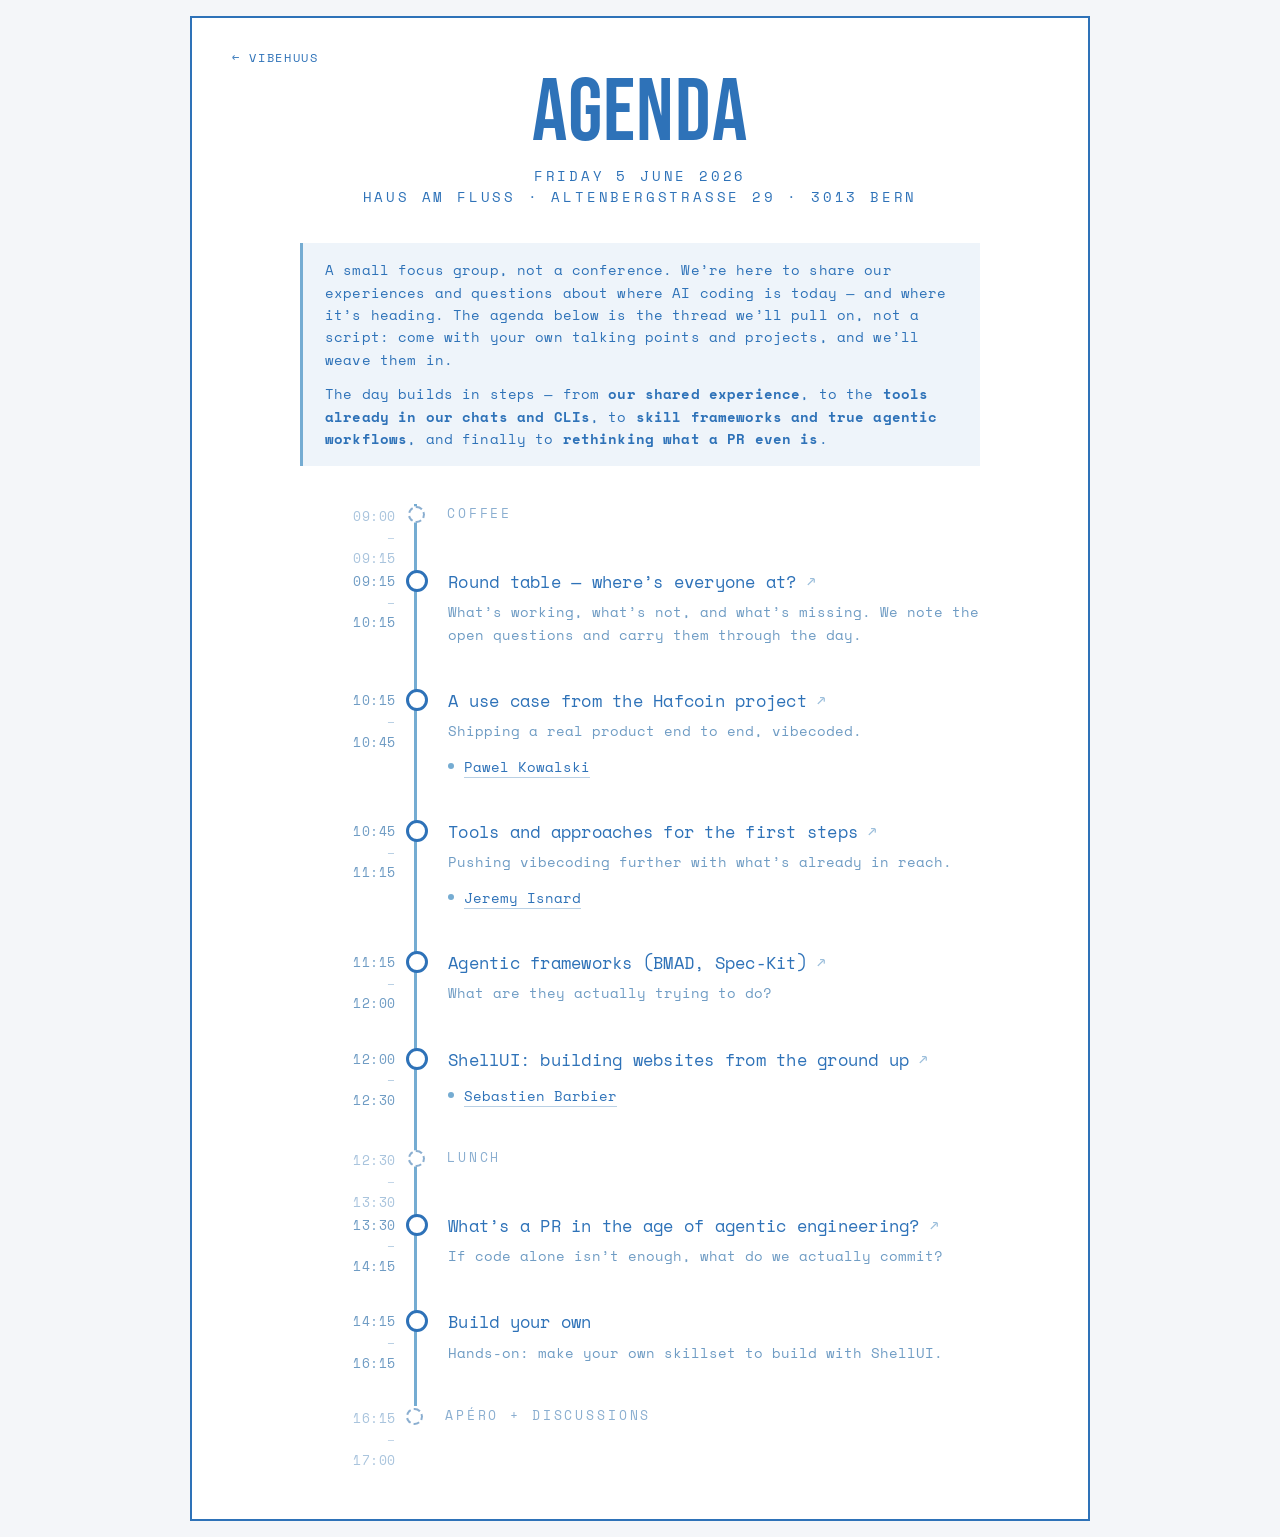
==== commit 6e3e291f: "adjust agenda" ====
--- a/20260605/agenda/index.html
+++ b/20260605/agenda/index.html
@@ -219,75 +219,102 @@
                 >
                   <!-- 09:00–09:15 Coffee (break) -->
                   <tr>
-                    <td width="96" valign="top" align="right" style="width: 96px; padding: 1px 18px 0 0">
-                      <div style="font-size: 14px; font-weight: 700; letter-spacing: 0.02em; line-height: 1.3; color: #8aaed0">09:00<br /><span style="color: #8aaed0">&ndash;</span><br />09:15</div>
-                    </td>
-                    <td valign="top" style="border-left: 3px solid #75acd2; padding: 0 0 26px 0">
+                    <td width="96" valign="top" align="right" style="width: 96px; padding: 2px 18px 0 0">
+                      <div style="font-size: 13px; font-weight: 400; letter-spacing: 0.04em; line-height: 1.6; color: #a9c4dd">09:00<br /><span style="color: #c3d6e8">&ndash;</span><br />09:15</div>
+                    </td>
+                    <td valign="top" style="border-left: 3px solid #75acd2; padding: 0 0 42px 0">
                       <table role="presentation" width="100%" cellpadding="0" cellspacing="0" border="0">
                         <tr>
                           <td width="1" valign="top" style="width: 1px; padding: 0; font-size: 0; line-height: 0">
                             <div style="width: 13px; height: 13px; background: #ffffff; border: 2px dashed #8aaed0; border-radius: 50%; margin: 2px 0 0 -9px; font-size: 0; line-height: 0">&nbsp;</div>
                           </td>
                           <td valign="top" style="padding: 0 0 0 22px">
-                            <div style="font-size: 13px; font-weight: 400; text-transform: uppercase; letter-spacing: 0.18em; line-height: 1.4; color: #8aaed0">Coffee</div>
-                          </td>
-                        </tr>
-                      </table>
-                    </td>
-                  </tr>
-
-                  <!-- 09:15–09:30 Round table -->
-                  <tr>
-                    <td width="96" valign="top" align="right" style="width: 96px; padding: 1px 18px 0 0">
-                      <div style="font-size: 14px; font-weight: 700; letter-spacing: 0.02em; line-height: 1.3; color: #2e72b8">09:15<br /><span style="color: #8aaed0">&ndash;</span><br />09:30</div>
-                    </td>
-                    <td valign="top" style="border-left: 3px solid #75acd2; padding: 0 0 26px 0">
-                      <table role="presentation" width="100%" cellpadding="0" cellspacing="0" border="0">
-                        <tr>
-                          <td width="1" valign="top" style="width: 1px; padding: 0; font-size: 0; line-height: 0">
-                            <div style="width: 16px; height: 16px; background: #ffffff; border: 3px solid #2e72b8; border-radius: 50%; margin: 1px 0 0 -11px; font-size: 0; line-height: 0">&nbsp;</div>
-                          </td>
-                          <td valign="top" style="padding: 0 0 0 20px">
-                            <div style="font-size: 18px; font-weight: 700; letter-spacing: 0.01em; line-height: 1.35; color: #2e72b8">Round table &mdash; where&rsquo;s everyone at?</div>
-                            <div style="font-size: 14px; line-height: 1.45; color: #5f93c0; margin-top: 4px">What&rsquo;s working, what&rsquo;s not, and what&rsquo;s missing. We note the open questions and carry them through the day.</div>
-                          </td>
-                        </tr>
-                      </table>
-                    </td>
-                  </tr>
-
-                  <!-- 09:30–10:30 From vibecoding to agentic engineering -->
-                  <tr>
-                    <td width="96" valign="top" align="right" style="width: 96px; padding: 1px 18px 0 0">
-                      <div style="font-size: 14px; font-weight: 700; letter-spacing: 0.02em; line-height: 1.3; color: #2e72b8">09:30<br /><span style="color: #8aaed0">&ndash;</span><br />10:30</div>
-                    </td>
-                    <td valign="top" style="border-left: 3px solid #75acd2; padding: 0 0 26px 0">
-                      <table role="presentation" width="100%" cellpadding="0" cellspacing="0" border="0">
-                        <tr>
-                          <td width="1" valign="top" style="width: 1px; padding: 0; font-size: 0; line-height: 0">
-                            <div style="width: 16px; height: 16px; background: #ffffff; border: 3px solid #2e72b8; border-radius: 50%; margin: 1px 0 0 -11px; font-size: 0; line-height: 0">&nbsp;</div>
-                          </td>
-                          <td valign="top" style="padding: 0 0 0 20px">
-                            <div style="font-size: 18px; font-weight: 700; letter-spacing: 0.01em; line-height: 1.35; color: #2e72b8">From vibecoding to agentic engineering</div>
-                            <div style="font-size: 14px; line-height: 1.45; color: #5f93c0; margin-top: 4px">Pushing vibecoding further with what&rsquo;s already in reach.</div>
-                            <!-- speakers -->
-                            <table role="presentation" cellpadding="0" cellspacing="0" border="0" style="margin-top: 12px">
+                            <div style="font-size: 13px; font-weight: 400; text-transform: uppercase; letter-spacing: 0.22em; line-height: 1.5; color: #8aaed0">Coffee</div>
+                          </td>
+                        </tr>
+                      </table>
+                    </td>
+                  </tr>
+
+                  <!-- 09:15–10:15 Round table -->
+                  <tr>
+                    <td width="96" valign="top" align="right" style="width: 96px; padding: 2px 18px 0 0">
+                      <div style="font-size: 13px; font-weight: 400; letter-spacing: 0.04em; line-height: 1.6; color: #6f9cc4">09:15<br /><span style="color: #b9d0e4">&ndash;</span><br />10:15</div>
+                    </td>
+                    <td valign="top" style="border-left: 3px solid #75acd2; padding: 0 0 42px 0">
+                      <table role="presentation" width="100%" cellpadding="0" cellspacing="0" border="0">
+                        <tr>
+                          <td width="1" valign="top" style="width: 1px; padding: 0; font-size: 0; line-height: 0">
+                            <div style="width: 16px; height: 16px; background: #ffffff; border: 3px solid #2e72b8; border-radius: 50%; margin: 1px 0 0 -11px; font-size: 0; line-height: 0">&nbsp;</div>
+                          </td>
+                          <td valign="top" style="padding: 0 0 0 20px">
+                            <a href="../../presentations/sharing-experiences-onepage.html" style="text-decoration: none; color: inherit; display: block">
+                              <div style="font-size: 17px; font-weight: 400; letter-spacing: 0.015em; line-height: 1.5; color: #2e72b8">Round table &mdash; where&rsquo;s everyone at?<span style="margin-left: 9px; font-size: 17px; color: #9bbedb; white-space: nowrap">&#8599;</span></div>
+                              <div style="font-size: 14px; font-weight: 400; line-height: 1.6; color: #6f9cc4; margin-top: 7px">What&rsquo;s working, what&rsquo;s not, and what&rsquo;s missing. We note the open questions and carry them through the day.</div>
+                            </a>
+                          </td>
+                        </tr>
+                      </table>
+                    </td>
+                  </tr>
+
+                  <!-- 10:15–10:45 A use case from the Hafcoin project (Pawel) -->
+                  <tr>
+                    <td width="96" valign="top" align="right" style="width: 96px; padding: 2px 18px 0 0">
+                      <div style="font-size: 13px; font-weight: 400; letter-spacing: 0.04em; line-height: 1.6; color: #6f9cc4">10:15<br /><span style="color: #b9d0e4">&ndash;</span><br />10:45</div>
+                    </td>
+                    <td valign="top" style="border-left: 3px solid #75acd2; padding: 0 0 42px 0">
+                      <table role="presentation" width="100%" cellpadding="0" cellspacing="0" border="0">
+                        <tr>
+                          <td width="1" valign="top" style="width: 1px; padding: 0; font-size: 0; line-height: 0">
+                            <div style="width: 16px; height: 16px; background: #ffffff; border: 3px solid #2e72b8; border-radius: 50%; margin: 1px 0 0 -11px; font-size: 0; line-height: 0">&nbsp;</div>
+                          </td>
+                          <td valign="top" style="padding: 0 0 0 20px">
+                            <a href="https://coin.haus-am-fluss.be/training" target="_blank" style="text-decoration: none; color: inherit; display: block">
+                              <div style="font-size: 17px; font-weight: 400; letter-spacing: 0.015em; line-height: 1.5; color: #2e72b8">A use case from the Hafcoin project<span style="margin-left: 9px; font-size: 17px; color: #9bbedb; white-space: nowrap">&#8599;</span></div>
+                              <div style="font-size: 14px; font-weight: 400; line-height: 1.6; color: #6f9cc4; margin-top: 7px">Shipping a real product end to end, vibecoded.</div>
+                            </a>
+                            <!-- speaker -->
+                            <table role="presentation" cellpadding="0" cellspacing="0" border="0" style="margin-top: 13px">
                               <tr>
                                 <td width="16" valign="top" style="width: 16px; padding: 0">
-                                  <div style="width: 6px; height: 6px; background: #75acd2; border-radius: 50%; margin-top: 8px; font-size: 0; line-height: 0">&nbsp;</div>
-                                </td>
-                                <td valign="top" style="padding: 0 0 10px 0">
-                                  <div style="font-size: 14px; font-weight: 700; line-height: 1.45; color: #2e72b8"><a href="https://www.linkedin.com/in/paweloque/" target="_blank" style="color: #2e72b8; text-decoration: none; border-bottom: 1px solid #8aaed0">Pawel Kowalski</a></div>
-                                  <div style="font-size: 13px; line-height: 1.45; color: #6f9cc4; margin-top: 2px">A use case from the Hafcoin project</div>
+                                  <div style="width: 6px; height: 6px; background: #75acd2; border-radius: 50%; margin-top: 7px; font-size: 0; line-height: 0">&nbsp;</div>
+                                </td>
+                                <td valign="top" style="padding: 0">
+                                  <div style="font-size: 14px; font-weight: 400; line-height: 1.5; color: #2e72b8"><a href="https://www.linkedin.com/in/paweloque/" target="_blank" style="color: #2e72b8; text-decoration: none; border-bottom: 1px solid #b9d0e4">Pawel Kowalski</a></div>
                                 </td>
                               </tr>
+                            </table>
+                          </td>
+                        </tr>
+                      </table>
+                    </td>
+                  </tr>
+
+                  <!-- 10:45–11:15 Tools and approaches for the first steps (Jeremy) -->
+                  <tr>
+                    <td width="96" valign="top" align="right" style="width: 96px; padding: 2px 18px 0 0">
+                      <div style="font-size: 13px; font-weight: 400; letter-spacing: 0.04em; line-height: 1.6; color: #6f9cc4">10:45<br /><span style="color: #b9d0e4">&ndash;</span><br />11:15</div>
+                    </td>
+                    <td valign="top" style="border-left: 3px solid #75acd2; padding: 0 0 42px 0">
+                      <table role="presentation" width="100%" cellpadding="0" cellspacing="0" border="0">
+                        <tr>
+                          <td width="1" valign="top" style="width: 1px; padding: 0; font-size: 0; line-height: 0">
+                            <div style="width: 16px; height: 16px; background: #ffffff; border: 3px solid #2e72b8; border-radius: 50%; margin: 1px 0 0 -11px; font-size: 0; line-height: 0">&nbsp;</div>
+                          </td>
+                          <td valign="top" style="padding: 0 0 0 20px">
+                            <a href="../../presentations/agentic-engineering.html" style="text-decoration: none; color: inherit; display: block">
+                              <div style="font-size: 17px; font-weight: 400; letter-spacing: 0.015em; line-height: 1.5; color: #2e72b8">Tools and approaches for the first steps<span style="margin-left: 9px; font-size: 17px; color: #9bbedb; white-space: nowrap">&#8599;</span></div>
+                              <div style="font-size: 14px; font-weight: 400; line-height: 1.6; color: #6f9cc4; margin-top: 7px">Pushing vibecoding further with what&rsquo;s already in reach.</div>
+                            </a>
+                            <!-- speaker -->
+                            <table role="presentation" cellpadding="0" cellspacing="0" border="0" style="margin-top: 13px">
                               <tr>
                                 <td width="16" valign="top" style="width: 16px; padding: 0">
-                                  <div style="width: 6px; height: 6px; background: #75acd2; border-radius: 50%; margin-top: 8px; font-size: 0; line-height: 0">&nbsp;</div>
+                                  <div style="width: 6px; height: 6px; background: #75acd2; border-radius: 50%; margin-top: 7px; font-size: 0; line-height: 0">&nbsp;</div>
                                 </td>
                                 <td valign="top" style="padding: 0">
-                                  <div style="font-size: 14px; font-weight: 700; line-height: 1.45; color: #2e72b8"><a href="https://www.linkedin.com/in/isnardjeremy/" target="_blank" style="color: #2e72b8; text-decoration: none; border-bottom: 1px solid #8aaed0">Jeremy Isnard</a></div>
-                                  <div style="font-size: 13px; line-height: 1.45; color: #6f9cc4; margin-top: 2px">Tools and approaches for the first steps</div>
+                                  <div style="font-size: 14px; font-weight: 400; line-height: 1.5; color: #2e72b8"><a href="https://www.linkedin.com/in/isnardjeremy/" target="_blank" style="color: #2e72b8; text-decoration: none; border-bottom: 1px solid #b9d0e4">Jeremy Isnard</a></div>
                                 </td>
                               </tr>
                             </table>
@@ -297,108 +324,95 @@
                     </td>
                   </tr>
 
-                  <!-- 10:45–11:45 Agentic frameworks -->
-                  <tr>
-                    <td width="96" valign="top" align="right" style="width: 96px; padding: 1px 18px 0 0">
-                      <div style="font-size: 14px; font-weight: 700; letter-spacing: 0.02em; line-height: 1.3; color: #2e72b8">10:45<br /><span style="color: #8aaed0">&ndash;</span><br />11:45</div>
-                    </td>
-                    <td valign="top" style="border-left: 3px solid #75acd2; padding: 0 0 26px 0">
-                      <table role="presentation" width="100%" cellpadding="0" cellspacing="0" border="0">
-                        <tr>
-                          <td width="1" valign="top" style="width: 1px; padding: 0; font-size: 0; line-height: 0">
-                            <div style="width: 16px; height: 16px; background: #ffffff; border: 3px solid #2e72b8; border-radius: 50%; margin: 1px 0 0 -11px; font-size: 0; line-height: 0">&nbsp;</div>
-                          </td>
-                          <td valign="top" style="padding: 0 0 0 20px">
-                            <div style="font-size: 18px; font-weight: 700; letter-spacing: 0.01em; line-height: 1.35; color: #2e72b8">Agentic frameworks (BMAD, Spec-Kit)</div>
-                            <div style="font-size: 14px; line-height: 1.45; color: #5f93c0; margin-top: 4px">What are they actually trying to do?</div>
-                          </td>
-                        </tr>
-                      </table>
-                    </td>
-                  </tr>
-
-                  <!-- 11:45–12:15 ShellUI -->
-                  <tr>
-                    <td width="96" valign="top" align="right" style="width: 96px; padding: 1px 18px 0 0">
-                      <div style="font-size: 14px; font-weight: 700; letter-spacing: 0.02em; line-height: 1.3; color: #2e72b8">11:45<br /><span style="color: #8aaed0">&ndash;</span><br />12:15</div>
-                    </td>
-                    <td valign="top" style="border-left: 3px solid #75acd2; padding: 0 0 26px 0">
-                      <table role="presentation" width="100%" cellpadding="0" cellspacing="0" border="0">
-                        <tr>
-                          <td width="1" valign="top" style="width: 1px; padding: 0; font-size: 0; line-height: 0">
-                            <div style="width: 16px; height: 16px; background: #ffffff; border: 3px solid #2e72b8; border-radius: 50%; margin: 1px 0 0 -11px; font-size: 0; line-height: 0">&nbsp;</div>
-                          </td>
-                          <td valign="top" style="padding: 0 0 0 20px">
-                            <div style="font-size: 18px; font-weight: 700; letter-spacing: 0.01em; line-height: 1.35; color: #2e72b8">ShellUI: building websites from the ground up</div>
+                  <!-- 11:15–12:00 Agentic frameworks -->
+                  <tr>
+                    <td width="96" valign="top" align="right" style="width: 96px; padding: 2px 18px 0 0">
+                      <div style="font-size: 13px; font-weight: 400; letter-spacing: 0.04em; line-height: 1.6; color: #6f9cc4">11:15<br /><span style="color: #b9d0e4">&ndash;</span><br />12:00</div>
+                    </td>
+                    <td valign="top" style="border-left: 3px solid #75acd2; padding: 0 0 42px 0">
+                      <table role="presentation" width="100%" cellpadding="0" cellspacing="0" border="0">
+                        <tr>
+                          <td width="1" valign="top" style="width: 1px; padding: 0; font-size: 0; line-height: 0">
+                            <div style="width: 16px; height: 16px; background: #ffffff; border: 3px solid #2e72b8; border-radius: 50%; margin: 1px 0 0 -11px; font-size: 0; line-height: 0">&nbsp;</div>
+                          </td>
+                          <td valign="top" style="padding: 0 0 0 20px">
+                            <a href="../../presentations/spec-driven-development.html" style="text-decoration: none; color: inherit; display: block">
+                              <div style="font-size: 17px; font-weight: 400; letter-spacing: 0.015em; line-height: 1.5; color: #2e72b8">Agentic frameworks (BMAD, Spec-Kit)<span style="margin-left: 9px; font-size: 17px; color: #9bbedb; white-space: nowrap">&#8599;</span></div>
+                              <div style="font-size: 14px; font-weight: 400; line-height: 1.6; color: #6f9cc4; margin-top: 7px">What are they actually trying to do?</div>
+                            </a>
+                          </td>
+                        </tr>
+                      </table>
+                    </td>
+                  </tr>
+
+                  <!-- 12:00–12:30 ShellUI -->
+                  <tr>
+                    <td width="96" valign="top" align="right" style="width: 96px; padding: 2px 18px 0 0">
+                      <div style="font-size: 13px; font-weight: 400; letter-spacing: 0.04em; line-height: 1.6; color: #6f9cc4">12:00<br /><span style="color: #b9d0e4">&ndash;</span><br />12:30</div>
+                    </td>
+                    <td valign="top" style="border-left: 3px solid #75acd2; padding: 0 0 42px 0">
+                      <table role="presentation" width="100%" cellpadding="0" cellspacing="0" border="0">
+                        <tr>
+                          <td width="1" valign="top" style="width: 1px; padding: 0; font-size: 0; line-height: 0">
+                            <div style="width: 16px; height: 16px; background: #ffffff; border: 3px solid #2e72b8; border-radius: 50%; margin: 1px 0 0 -11px; font-size: 0; line-height: 0">&nbsp;</div>
+                          </td>
+                          <td valign="top" style="padding: 0 0 0 20px">
+                            <a href="https://slides.sebastienbarbier.com/260605-vibehuus-shellui/" target="_blank" style="text-decoration: none; color: inherit; display: block">
+                              <div style="font-size: 17px; font-weight: 400; letter-spacing: 0.015em; line-height: 1.5; color: #2e72b8">ShellUI: building websites from the ground up<span style="margin-left: 9px; font-size: 17px; color: #9bbedb; white-space: nowrap">&#8599;</span></div>
+                            </a>
                             <!-- speaker -->
-                            <table role="presentation" cellpadding="0" cellspacing="0" border="0" style="margin-top: 12px">
+                            <table role="presentation" cellpadding="0" cellspacing="0" border="0" style="margin-top: 13px">
                               <tr>
                                 <td width="16" valign="top" style="width: 16px; padding: 0">
-                                  <div style="width: 6px; height: 6px; background: #75acd2; border-radius: 50%; margin-top: 8px; font-size: 0; line-height: 0">&nbsp;</div>
+                                  <div style="width: 6px; height: 6px; background: #75acd2; border-radius: 50%; margin-top: 7px; font-size: 0; line-height: 0">&nbsp;</div>
                                 </td>
                                 <td valign="top" style="padding: 0">
-                                  <div style="font-size: 14px; font-weight: 700; line-height: 1.45; color: #2e72b8"><a href="https://www.linkedin.com/in/sebbarbier/" target="_blank" style="color: #2e72b8; text-decoration: none; border-bottom: 1px solid #8aaed0">Sebastien Barbier</a></div>
+                                  <div style="font-size: 14px; font-weight: 400; line-height: 1.5; color: #2e72b8"><a href="https://www.linkedin.com/in/sebbarbier/" target="_blank" style="color: #2e72b8; text-decoration: none; border-bottom: 1px solid #b9d0e4">Sebastien Barbier</a></div>
                                 </td>
                               </tr>
                             </table>
-                            <!-- two-fold points -->
-                            <table role="presentation" cellpadding="0" cellspacing="0" border="0" style="margin-top: 10px">
-                              <tr>
-                                <td width="16" valign="top" style="width: 16px; padding: 0">
-                                  <div style="width: 7px; height: 7px; border: 1.5px solid #75acd2; border-radius: 50%; margin-top: 7px; font-size: 0; line-height: 0">&nbsp;</div>
-                                </td>
-                                <td valign="top" style="padding: 0 0 8px 0">
-                                  <div style="font-size: 13px; line-height: 1.45; color: #2e72b8"><span style="font-weight: 700">Experience feedback</span> <span style="color: #6f9cc4">&mdash; building the framework with AI.</span></div>
-                                </td>
-                              </tr>
-                              <tr>
-                                <td width="16" valign="top" style="width: 16px; padding: 0">
-                                  <div style="width: 7px; height: 7px; border: 1.5px solid #75acd2; border-radius: 50%; margin-top: 7px; font-size: 0; line-height: 0">&nbsp;</div>
-                                </td>
-                                <td valign="top" style="padding: 0">
-                                  <div style="font-size: 13px; line-height: 1.45; color: #2e72b8"><span style="font-weight: 700">Tool proposal</span> <span style="color: #6f9cc4">&mdash; controlled, agentic website building.</span></div>
-                                </td>
-                              </tr>
-                            </table>
-                          </td>
-                        </tr>
-                      </table>
-                    </td>
-                  </tr>
-
-                  <!-- 12:15–13:15 Lunch (break) -->
-                  <tr>
-                    <td width="96" valign="top" align="right" style="width: 96px; padding: 1px 18px 0 0">
-                      <div style="font-size: 14px; font-weight: 700; letter-spacing: 0.02em; line-height: 1.3; color: #8aaed0">12:15<br /><span style="color: #8aaed0">&ndash;</span><br />13:15</div>
-                    </td>
-                    <td valign="top" style="border-left: 3px solid #75acd2; padding: 0 0 26px 0">
+                          </td>
+                        </tr>
+                      </table>
+                    </td>
+                  </tr>
+
+                  <!-- 12:30–13:30 Lunch (break) -->
+                  <tr>
+                    <td width="96" valign="top" align="right" style="width: 96px; padding: 2px 18px 0 0">
+                      <div style="font-size: 13px; font-weight: 400; letter-spacing: 0.04em; line-height: 1.6; color: #a9c4dd">12:30<br /><span style="color: #c3d6e8">&ndash;</span><br />13:30</div>
+                    </td>
+                    <td valign="top" style="border-left: 3px solid #75acd2; padding: 0 0 42px 0">
                       <table role="presentation" width="100%" cellpadding="0" cellspacing="0" border="0">
                         <tr>
                           <td width="1" valign="top" style="width: 1px; padding: 0; font-size: 0; line-height: 0">
                             <div style="width: 13px; height: 13px; background: #ffffff; border: 2px dashed #8aaed0; border-radius: 50%; margin: 2px 0 0 -9px; font-size: 0; line-height: 0">&nbsp;</div>
                           </td>
                           <td valign="top" style="padding: 0 0 0 22px">
-                            <div style="font-size: 13px; font-weight: 400; text-transform: uppercase; letter-spacing: 0.18em; line-height: 1.4; color: #8aaed0">Lunch</div>
-                          </td>
-                        </tr>
-                      </table>
-                    </td>
-                  </tr>
-
-                  <!-- 13:15–14:15 What's a PR -->
-                  <tr>
-                    <td width="96" valign="top" align="right" style="width: 96px; padding: 1px 18px 0 0">
-                      <div style="font-size: 14px; font-weight: 700; letter-spacing: 0.02em; line-height: 1.3; color: #2e72b8">13:15<br /><span style="color: #8aaed0">&ndash;</span><br />14:15</div>
-                    </td>
-                    <td valign="top" style="border-left: 3px solid #75acd2; padding: 0 0 26px 0">
-                      <table role="presentation" width="100%" cellpadding="0" cellspacing="0" border="0">
-                        <tr>
-                          <td width="1" valign="top" style="width: 1px; padding: 0; font-size: 0; line-height: 0">
-                            <div style="width: 16px; height: 16px; background: #ffffff; border: 3px solid #2e72b8; border-radius: 50%; margin: 1px 0 0 -11px; font-size: 0; line-height: 0">&nbsp;</div>
-                          </td>
-                          <td valign="top" style="padding: 0 0 0 20px">
-                            <div style="font-size: 18px; font-weight: 700; letter-spacing: 0.01em; line-height: 1.35; color: #2e72b8">What&rsquo;s a PR in the age of agentic engineering?</div>
-                            <div style="font-size: 14px; line-height: 1.45; color: #5f93c0; margin-top: 4px">If code alone isn&rsquo;t enough, what do we actually commit?</div>
+                            <div style="font-size: 13px; font-weight: 400; text-transform: uppercase; letter-spacing: 0.22em; line-height: 1.5; color: #8aaed0">Lunch</div>
+                          </td>
+                        </tr>
+                      </table>
+                    </td>
+                  </tr>
+
+                  <!-- 13:30–14:15 What's a PR -->
+                  <tr>
+                    <td width="96" valign="top" align="right" style="width: 96px; padding: 2px 18px 0 0">
+                      <div style="font-size: 13px; font-weight: 400; letter-spacing: 0.04em; line-height: 1.6; color: #6f9cc4">13:30<br /><span style="color: #b9d0e4">&ndash;</span><br />14:15</div>
+                    </td>
+                    <td valign="top" style="border-left: 3px solid #75acd2; padding: 0 0 42px 0">
+                      <table role="presentation" width="100%" cellpadding="0" cellspacing="0" border="0">
+                        <tr>
+                          <td width="1" valign="top" style="width: 1px; padding: 0; font-size: 0; line-height: 0">
+                            <div style="width: 16px; height: 16px; background: #ffffff; border: 3px solid #2e72b8; border-radius: 50%; margin: 1px 0 0 -11px; font-size: 0; line-height: 0">&nbsp;</div>
+                          </td>
+                          <td valign="top" style="padding: 0 0 0 20px">
+                            <a href="../../presentations/whats-a-pr.html" style="text-decoration: none; color: inherit; display: block">
+                              <div style="font-size: 17px; font-weight: 400; letter-spacing: 0.015em; line-height: 1.5; color: #2e72b8">What&rsquo;s a PR in the age of agentic engineering?<span style="margin-left: 9px; font-size: 17px; color: #9bbedb; white-space: nowrap">&#8599;</span></div>
+                              <div style="font-size: 14px; font-weight: 400; line-height: 1.6; color: #6f9cc4; margin-top: 7px">If code alone isn&rsquo;t enough, what do we actually commit?</div>
+                            </a>
                           </td>
                         </tr>
                       </table>
@@ -407,18 +421,18 @@
 
                   <!-- 14:15–16:15 Build your own -->
                   <tr>
-                    <td width="96" valign="top" align="right" style="width: 96px; padding: 1px 18px 0 0">
-                      <div style="font-size: 14px; font-weight: 700; letter-spacing: 0.02em; line-height: 1.3; color: #2e72b8">14:15<br /><span style="color: #8aaed0">&ndash;</span><br />16:15</div>
-                    </td>
-                    <td valign="top" style="border-left: 3px solid #75acd2; padding: 0 0 26px 0">
-                      <table role="presentation" width="100%" cellpadding="0" cellspacing="0" border="0">
-                        <tr>
-                          <td width="1" valign="top" style="width: 1px; padding: 0; font-size: 0; line-height: 0">
-                            <div style="width: 16px; height: 16px; background: #ffffff; border: 3px solid #2e72b8; border-radius: 50%; margin: 1px 0 0 -11px; font-size: 0; line-height: 0">&nbsp;</div>
-                          </td>
-                          <td valign="top" style="padding: 0 0 0 20px">
-                            <div style="font-size: 18px; font-weight: 700; letter-spacing: 0.01em; line-height: 1.35; color: #2e72b8">Build your own</div>
-                            <div style="font-size: 14px; line-height: 1.45; color: #5f93c0; margin-top: 4px">Hands-on: make your own skillset to build with ShellUI.</div>
+                    <td width="96" valign="top" align="right" style="width: 96px; padding: 2px 18px 0 0">
+                      <div style="font-size: 13px; font-weight: 400; letter-spacing: 0.04em; line-height: 1.6; color: #6f9cc4">14:15<br /><span style="color: #b9d0e4">&ndash;</span><br />16:15</div>
+                    </td>
+                    <td valign="top" style="border-left: 3px solid #75acd2; padding: 0 0 42px 0">
+                      <table role="presentation" width="100%" cellpadding="0" cellspacing="0" border="0">
+                        <tr>
+                          <td width="1" valign="top" style="width: 1px; padding: 0; font-size: 0; line-height: 0">
+                            <div style="width: 16px; height: 16px; background: #ffffff; border: 3px solid #2e72b8; border-radius: 50%; margin: 1px 0 0 -11px; font-size: 0; line-height: 0">&nbsp;</div>
+                          </td>
+                          <td valign="top" style="padding: 0 0 0 20px">
+                            <div style="font-size: 17px; font-weight: 400; letter-spacing: 0.015em; line-height: 1.5; color: #2e72b8">Build your own</div>
+                            <div style="font-size: 14px; font-weight: 400; line-height: 1.6; color: #6f9cc4; margin-top: 7px">Hands-on: make your own skillset to build with ShellUI.</div>
                           </td>
                         </tr>
                       </table>
@@ -427,8 +441,8 @@
 
                   <!-- 16:15–17:00 Apéro (break, last — line stops at the dot) -->
                   <tr>
-                    <td width="96" valign="top" align="right" style="width: 96px; padding: 1px 18px 0 0">
-                      <div style="font-size: 14px; font-weight: 700; letter-spacing: 0.02em; line-height: 1.3; color: #8aaed0">16:15<br /><span style="color: #8aaed0">&ndash;</span><br />17:00</div>
+                    <td width="96" valign="top" align="right" style="width: 96px; padding: 2px 18px 0 0">
+                      <div style="font-size: 13px; font-weight: 400; letter-spacing: 0.04em; line-height: 1.6; color: #a9c4dd">16:15<br /><span style="color: #c3d6e8">&ndash;</span><br />17:00</div>
                     </td>
                     <td valign="top" style="padding: 0">
                       <table role="presentation" width="100%" cellpadding="0" cellspacing="0" border="0">
@@ -437,7 +451,7 @@
                             <div style="width: 13px; height: 13px; background: #ffffff; border: 2px dashed #8aaed0; border-radius: 50%; margin: 2px 0 0 -8px; font-size: 0; line-height: 0">&nbsp;</div>
                           </td>
                           <td valign="top" style="padding: 0 0 0 22px">
-                            <div style="font-size: 13px; font-weight: 400; text-transform: uppercase; letter-spacing: 0.18em; line-height: 1.4; color: #8aaed0">Apéro + discussions</div>
+                            <div style="font-size: 13px; font-weight: 400; text-transform: uppercase; letter-spacing: 0.22em; line-height: 1.5; color: #8aaed0">Apéro + discussions</div>
                           </td>
                         </tr>
                       </table>
